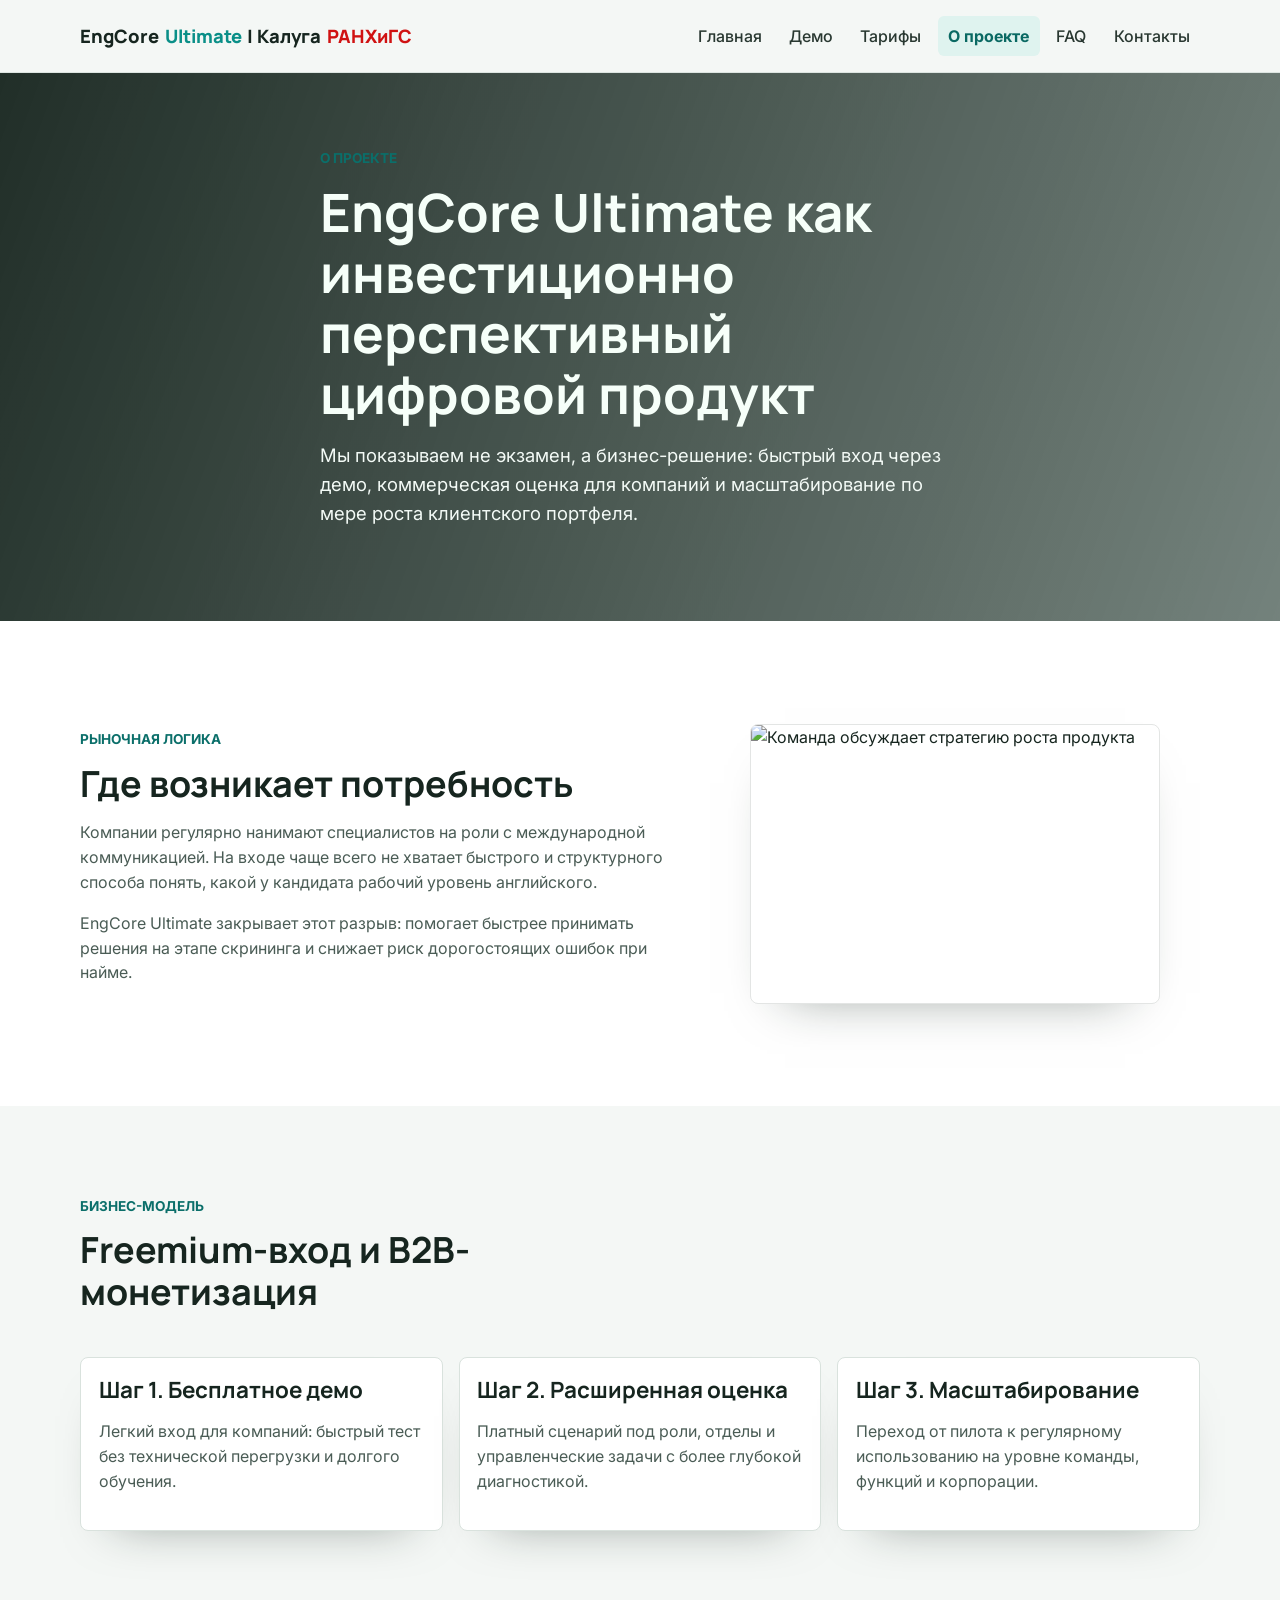
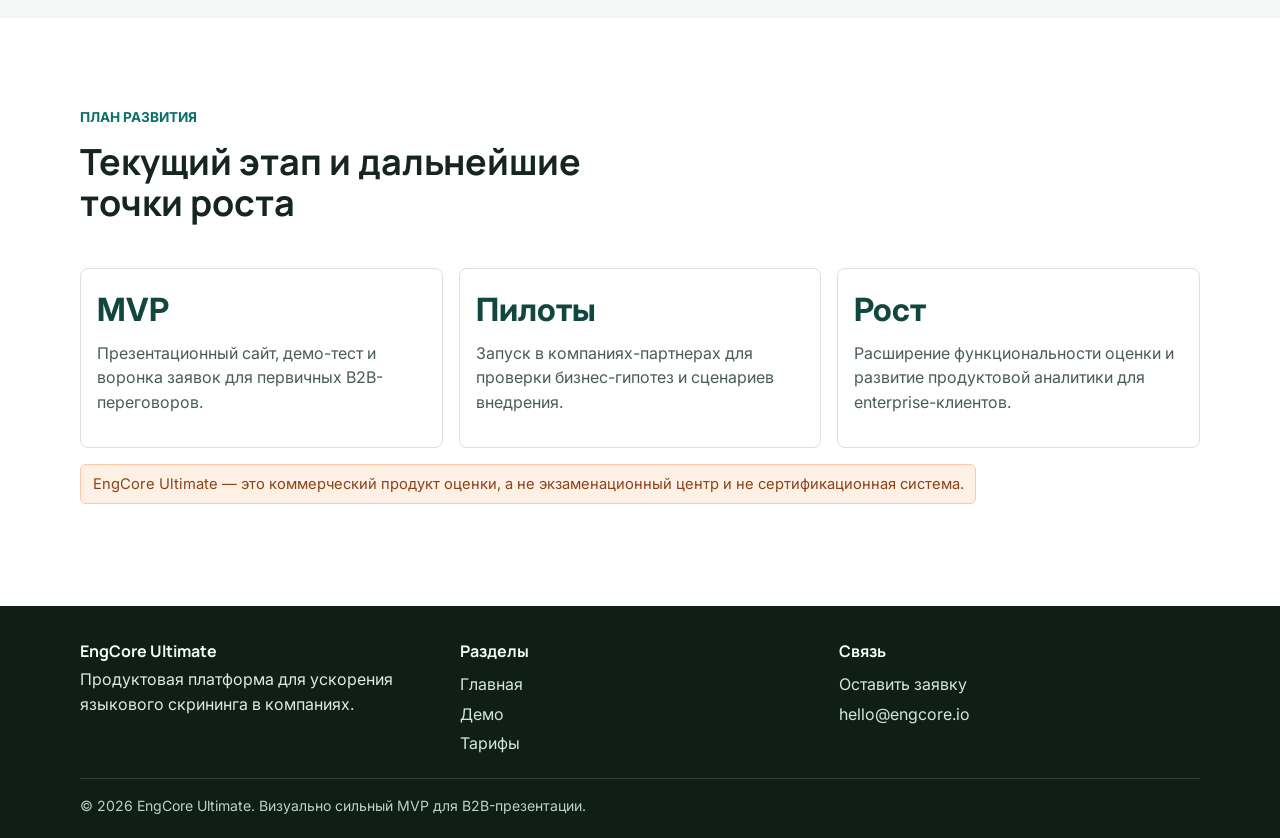
==== about.html @ 801c6eee "Initial commit" ====
<!doctype html>
<html lang="ru">
  <head>
    <meta charset="utf-8" />
    <meta name="viewport" content="width=device-width, initial-scale=1" />
    <title>О проекте — EngCore Ultimate</title>
    <meta
      name="description"
      content="О проекте EngCore Ultimate: рыночная логика, бизнес-модель и потенциал масштабирования B2B-сервиса."
    />
    <link rel="preconnect" href="https://fonts.googleapis.com" />
    <link rel="preconnect" href="https://fonts.gstatic.com" crossorigin />
    <link
      href="https://fonts.googleapis.com/css2?family=Inter:wght@400;500;600;700;800&family=Manrope:wght@600;700;800&display=swap"
      rel="stylesheet"
    />
    <link rel="stylesheet" href="assets/css/styles.css" />
  </head>
  <body data-page="about">
    <header class="site-header">
      <div class="container header-inner">
        <a class="logo" href="index.html"
          >EngCore <span>Ultimate</span> | Калуга <span class="logo-ranhigs">РАНХиГС</span></a
        >
        <button class="menu-toggle" type="button" aria-expanded="false" aria-controls="primary-nav">Меню</button>
        <nav class="primary-nav" id="primary-nav">
          <a href="index.html" data-page-link="home">Главная</a>
          <a href="demo.html" data-page-link="demo">Демо</a>
          <a href="pricing.html" data-page-link="pricing">Тарифы</a>
          <a href="about.html" data-page-link="about">О проекте</a>
          <a href="faq.html" data-page-link="faq">FAQ</a>
          <a href="contacts.html" data-page-link="contacts">Контакты</a>
        </nav>
      </div>
    </header>

    <main>
      <section
        class="hero hero--short"
        style="
          --hero-image: url('https://images.unsplash.com/photo-1460925895917-afdab827c52f?fm=webp&auto=format&fit=crop&w=1800&q=80');
        "
      >
        <div class="container hero__content" data-reveal>
          <span class="eyebrow">О проекте</span>
          <h1>EngCore Ultimate как инвестиционно перспективный цифровой продукт</h1>
          <p class="lead">
            Мы показываем не экзамен, а бизнес-решение: быстрый вход через демо, коммерческая оценка для компаний и
            масштабирование по мере роста клиентского портфеля.
          </p>
        </div>
      </section>

      <section class="section section--alt">
        <div class="container split">
          <div data-reveal>
            <span class="eyebrow">Рыночная логика</span>
            <h2>Где возникает потребность</h2>
            <p class="text-muted">
              Компании регулярно нанимают специалистов на роли с международной коммуникацией. На входе чаще всего
              не хватает быстрого и структурного способа понять, какой у кандидата рабочий уровень английского.
            </p>
            <p class="text-muted">
              EngCore Ultimate закрывает этот разрыв: помогает быстрее принимать решения на этапе скрининга и снижает
              риск дорогостоящих ошибок при найме.
            </p>
          </div>
          <figure class="media" data-reveal>
            <img
              src="https://images.unsplash.com/photo-1517048676732-d65bc937f952?fm=webp&auto=format&fit=crop&w=1280&q=80"
              alt="Команда обсуждает стратегию роста продукта"
              loading="lazy"
              decoding="async"
            />
          </figure>
        </div>
      </section>

      <section class="section">
        <div class="container">
          <div class="section-head" data-reveal>
            <span class="eyebrow">Бизнес-модель</span>
            <h2 class="section-title">Freemium-вход и B2B-монетизация</h2>
          </div>
          <div class="grid grid-3">
            <article class="feature" data-reveal>
              <h3>Шаг 1. Бесплатное демо</h3>
              <p class="text-muted">Легкий вход для компаний: быстрый тест без технической перегрузки и долгого обучения.</p>
            </article>
            <article class="feature" data-reveal>
              <h3>Шаг 2. Расширенная оценка</h3>
              <p class="text-muted">Платный сценарий под роли, отделы и управленческие задачи с более глубокой диагностикой.</p>
            </article>
            <article class="feature" data-reveal>
              <h3>Шаг 3. Масштабирование</h3>
              <p class="text-muted">Переход от пилота к регулярному использованию на уровне команды, функций и корпорации.</p>
            </article>
          </div>
        </div>
      </section>

      <section class="section section--alt">
        <div class="container">
          <div class="section-head" data-reveal>
            <span class="eyebrow">План развития</span>
            <h2 class="section-title">Текущий этап и дальнейшие точки роста</h2>
          </div>
          <div class="grid grid-3">
            <article class="kpi" data-reveal>
              <strong>MVP</strong>
              <p class="text-muted">Презентационный сайт, демо-тест и воронка заявок для первичных B2B-переговоров.</p>
            </article>
            <article class="kpi" data-reveal>
              <strong>Пилоты</strong>
              <p class="text-muted">Запуск в компаниях-партнерах для проверки бизнес-гипотез и сценариев внедрения.</p>
            </article>
            <article class="kpi" data-reveal>
              <strong>Рост</strong>
              <p class="text-muted">Расширение функциональности оценки и развитие продуктовой аналитики для enterprise-клиентов.</p>
            </article>
          </div>
          <p class="badge-disclaimer" style="margin-top: 1rem">
            EngCore Ultimate — это коммерческий продукт оценки, а не экзаменационный центр и не сертификационная система.
          </p>
        </div>
      </section>
    </main>

    <footer class="site-footer">
      <div class="container footer-grid">
        <div>
          <h4>EngCore Ultimate</h4>
          <p>Продуктовая платформа для ускорения языкового скрининга в компаниях.</p>
        </div>
        <div>
          <h4>Разделы</h4>
          <a href="index.html">Главная</a><br />
          <a href="demo.html">Демо</a><br />
          <a href="pricing.html">Тарифы</a>
        </div>
        <div>
          <h4>Связь</h4>
          <a href="contacts.html#lead">Оставить заявку</a><br />
          <a href="mailto:hello@engcore.io">hello@engcore.io</a>
        </div>
      </div>
      <div class="container footer-bottom">
        © <span data-current-year></span> EngCore Ultimate. Визуально сильный MVP для B2B-презентации.
      </div>
    </footer>

    <script src="assets/js/main.js"></script>
  </body>
</html>
---- assets/css/styles.css ----
:root {
  --bg-main: #f4f7f5;
  --bg-alt: #ffffff;
  --bg-strong: #132019;
  --text-main: #16251f;
  --text-muted: #4a5c55;
  --line: #d9e2dd;
  --teal: #0a8f88;
  --teal-dark: #0b6f6a;
  --orange: #e86827;
  --orange-soft: #fff0e6;
  --green: #228a47;
  --green-soft: #eaf7ef;
  --radius: 8px;
  --shadow: 0 24px 50px -35px rgba(20, 38, 28, 0.5);
  --container: min(1120px, 92vw);
  --transition: 220ms ease;
}

*,
*::before,
*::after {
  box-sizing: border-box;
}

html {
  scroll-behavior: smooth;
}

body {
  margin: 0;
  font-family: "Inter", "Segoe UI", sans-serif;
  color: var(--text-main);
  background: var(--bg-main);
  line-height: 1.55;
}

img {
  display: block;
  max-width: 100%;
  height: auto;
}

a {
  color: inherit;
  text-decoration: none;
}

p {
  margin: 0 0 1rem;
}

h1,
h2,
h3,
h4 {
  margin: 0 0 1rem;
  font-family: "Manrope", "Inter", sans-serif;
  line-height: 1.15;
  letter-spacing: 0;
}

h1 {
  font-size: 3.3rem;
}

h2 {
  font-size: 2.25rem;
}

h3 {
  font-size: 1.4rem;
}

.container {
  width: var(--container);
  margin-inline: auto;
}

.eyebrow {
  display: inline-block;
  margin-bottom: 0.8rem;
  color: var(--teal-dark);
  font-size: 0.85rem;
  font-weight: 700;
  text-transform: uppercase;
}

.lead {
  font-size: 1.16rem;
  max-width: 60ch;
  color: #f3faf6;
}

.text-muted {
  color: var(--text-muted);
}

.site-header {
  position: sticky;
  top: 0;
  z-index: 25;
  backdrop-filter: blur(10px);
  background: rgba(244, 247, 245, 0.93);
  border-bottom: 1px solid rgba(217, 226, 221, 0.85);
}

.header-inner {
  min-height: 72px;
  display: flex;
  align-items: center;
  justify-content: space-between;
  gap: 1rem;
}

.logo {
  display: inline-flex;
  align-items: baseline;
  gap: 0.35rem;
  font-family: "Manrope", "Inter", sans-serif;
  font-weight: 800;
  font-size: 1.15rem;
}

.logo span {
  color: var(--teal);
}

.logo span.logo-ranhigs {
  color: #d01212;
  font-weight: 900;
}

.menu-toggle {
  display: none;
  padding: 0.45rem 0.8rem;
  border: 1px solid var(--line);
  border-radius: 6px;
  background: var(--bg-alt);
  color: var(--text-main);
  font-weight: 600;
  cursor: pointer;
}

.primary-nav {
  display: flex;
  align-items: center;
  gap: 0.4rem;
}

.primary-nav a {
  padding: 0.45rem 0.65rem;
  border-radius: 6px;
  color: #293831;
  font-weight: 500;
  transition: background var(--transition), color var(--transition);
}

.primary-nav a:hover,
.primary-nav a:focus-visible {
  background: #ebf2ee;
  color: #102018;
}

.primary-nav a.is-active {
  background: #dff3ef;
  color: #0a6963;
  font-weight: 700;
}

.btn {
  display: inline-flex;
  align-items: center;
  justify-content: center;
  gap: 0.45rem;
  padding: 0.78rem 1.25rem;
  border-radius: var(--radius);
  border: 1px solid transparent;
  font-weight: 700;
  transition: transform var(--transition), box-shadow var(--transition), background var(--transition),
    color var(--transition), border-color var(--transition);
  cursor: pointer;
}

.btn:focus-visible {
  outline: 3px solid #ffd3b8;
  outline-offset: 2px;
}

.btn-primary {
  background: var(--orange);
  color: #fff;
  box-shadow: 0 14px 28px -18px rgba(232, 104, 39, 0.7);
}

.btn-primary:hover {
  background: #d75f21;
  transform: translateY(-1px);
}

.btn-secondary {
  background: #e3f3ef;
  color: #15574f;
  border-color: #b9dbd3;
}

.btn-secondary:hover {
  background: #d6ece6;
  transform: translateY(-1px);
}

.btn-ghost {
  background: transparent;
  border-color: #accdc5;
  color: #194b43;
}

.btn-ghost:hover {
  background: #e6f3ef;
}

.hero {
  color: #f6fff9;
  min-height: 78vh;
  display: flex;
  align-items: flex-end;
  padding: clamp(3.5rem, 8vh, 5.5rem) 0;
  background-image: linear-gradient(110deg, rgba(10, 25, 18, 0.9), rgba(15, 38, 29, 0.56)),
    var(--hero-image);
  background-size: cover;
  background-position: center;
}

.hero--short {
  min-height: 56vh;
}

.hero__content {
  max-width: 64ch;
}

.hero h1 {
  margin-bottom: 1.05rem;
}

.hero p {
  margin-bottom: 1.35rem;
  max-width: 60ch;
}

.hero-actions {
  display: flex;
  flex-wrap: wrap;
  gap: 0.7rem;
}

.hero-note {
  margin-top: 1rem;
  display: inline-flex;
  align-items: center;
  padding: 0.45rem 0.7rem;
  border: 1px solid rgba(255, 255, 255, 0.24);
  border-radius: 6px;
  font-size: 0.9rem;
  color: #def2e8;
}

.section {
  padding: clamp(3rem, 7vw, 5.4rem) 0;
}

.section--alt {
  background: var(--bg-alt);
}

.section-title {
  max-width: 22ch;
}

.section-head {
  margin-bottom: clamp(1.8rem, 4vw, 2.8rem);
}

.grid {
  display: grid;
  gap: 1rem;
}

.grid-3 {
  grid-template-columns: repeat(3, minmax(0, 1fr));
}

.grid-2 {
  grid-template-columns: repeat(2, minmax(0, 1fr));
}

.feature {
  background: var(--bg-alt);
  border: 1px solid var(--line);
  border-radius: var(--radius);
  padding: 1.2rem 1.1rem 1.3rem;
  box-shadow: var(--shadow);
  transition: transform var(--transition), border-color var(--transition);
}

.feature:hover {
  transform: translateY(-2px);
  border-color: #c1d4cd;
}

.feature-icon {
  width: 2.2rem;
  height: 2.2rem;
  border-radius: 6px;
  display: inline-flex;
  align-items: center;
  justify-content: center;
  margin-bottom: 0.7rem;
  font-weight: 800;
  font-size: 0.95rem;
}

.feature-icon--teal {
  color: #0f6d66;
  background: #d8f1ed;
}

.feature-icon--orange {
  color: #a34718;
  background: #ffe5d5;
}

.feature-icon--green {
  color: #1f703e;
  background: #ddf2e4;
}

.split {
  display: grid;
  gap: clamp(1.2rem, 3vw, 2rem);
  grid-template-columns: 1.1fr 0.9fr;
  align-items: center;
}

.split--reverse {
  grid-template-columns: 0.9fr 1.1fr;
}

.media {
  border-radius: var(--radius);
  overflow: hidden;
  min-height: 280px;
  border: 1px solid rgba(26, 41, 32, 0.12);
  box-shadow: var(--shadow);
}

.media img {
  width: 100%;
  height: 100%;
  object-fit: cover;
}

.kpis {
  display: grid;
  grid-template-columns: repeat(3, minmax(0, 1fr));
  gap: 1rem;
}

.kpi {
  background: #fff;
  border: 1px solid var(--line);
  border-radius: 8px;
  padding: 1rem;
}

.kpi strong {
  display: block;
  margin-bottom: 0.35rem;
  font-size: 2rem;
  color: #12473f;
}

.badge-disclaimer {
  display: inline-flex;
  align-items: center;
  padding: 0.48rem 0.72rem;
  border-radius: 6px;
  border: 1px solid #ffc8a6;
  background: var(--orange-soft);
  color: #8b4318;
  font-size: 0.92rem;
}

.cta-band {
  background: var(--bg-strong);
  color: #eaf8f1;
}

.cta-band .section-title,
.cta-band p {
  color: #eaf8f1;
}

.cta-band .badge-disclaimer {
  background: rgba(255, 240, 230, 0.14);
  border-color: rgba(255, 200, 166, 0.6);
  color: #ffd6be;
}

.pricing-grid {
  display: grid;
  gap: 1rem;
  grid-template-columns: repeat(3, minmax(0, 1fr));
}

.pricing-card {
  background: #fff;
  border: 1px solid #dbe5df;
  border-radius: 8px;
  padding: 1.2rem 1.05rem;
  display: flex;
  flex-direction: column;
  gap: 0.8rem;
}

.pricing-card h3 {
  margin-bottom: 0;
}

.pricing-card ul {
  margin: 0;
  padding-left: 1.1rem;
  color: var(--text-muted);
}

.pricing-card li + li {
  margin-top: 0.45rem;
}

.pricing-card--recommended {
  border-color: #7ec6b7;
  background: #f4fffb;
  box-shadow: 0 26px 46px -34px rgba(12, 73, 62, 0.6);
  position: relative;
}

.pricing-mark {
  position: absolute;
  top: 0.8rem;
  right: 0.8rem;
  font-size: 0.74rem;
  font-weight: 700;
  text-transform: uppercase;
  color: #0f695f;
  background: #d3f1ea;
  border-radius: 5px;
  padding: 0.24rem 0.5rem;
}

.faq-list {
  display: grid;
  gap: 0.75rem;
}

.faq-item {
  border-radius: 8px;
  border: 1px solid var(--line);
  background: #fff;
  padding: 0.2rem 0.9rem;
}

.faq-item summary {
  list-style: none;
  cursor: pointer;
  font-weight: 700;
  padding: 0.9rem 0;
}

.faq-item summary::-webkit-details-marker {
  display: none;
}

.faq-item[open] {
  border-color: #b9d4cc;
}

.faq-item p {
  margin-top: 0;
  color: var(--text-muted);
}

.contact-wrap {
  display: grid;
  gap: 1rem;
  grid-template-columns: 1fr 1fr;
}

.contact-meta {
  border: 1px solid var(--line);
  border-radius: 8px;
  background: #fff;
  padding: 1.1rem;
}

.contact-meta h3 {
  margin-bottom: 0.6rem;
}

.contact-meta p + p {
  margin-top: 0.7rem;
}

.lead-form {
  border: 1px solid var(--line);
  border-radius: 8px;
  background: #fff;
  padding: 1.1rem;
}

.form-grid {
  display: grid;
  gap: 0.85rem;
}

.form-grid--two {
  grid-template-columns: 1fr 1fr;
}

label {
  display: grid;
  gap: 0.35rem;
  font-size: 0.95rem;
  color: #33473f;
}

input,
textarea,
select {
  width: 100%;
  border: 1px solid #c6d7d1;
  border-radius: 6px;
  padding: 0.62rem 0.68rem;
  font: inherit;
  color: inherit;
  background: #fff;
}

textarea {
  min-height: 120px;
  resize: vertical;
}

input:focus-visible,
textarea:focus-visible,
select:focus-visible {
  outline: 3px solid #ffd7bd;
  outline-offset: 1px;
}

.form-note {
  margin-top: 0.8rem;
  font-size: 0.88rem;
  color: var(--text-muted);
}

.form-status {
  margin-top: 0.75rem;
  font-size: 0.92rem;
  color: #0a5c4f;
}

.demo-layout {
  display: grid;
  gap: 1rem;
  grid-template-columns: 1fr 1fr;
}

.demo-shell {
  border: 1px solid #c9dad3;
  border-radius: 8px;
  background: #fff;
  padding: 1.1rem;
  box-shadow: var(--shadow);
}

.demo-progress {
  width: 100%;
  height: 10px;
  border-radius: 6px;
  background: #e8efeb;
  overflow: hidden;
}

.demo-progress span {
  display: block;
  width: 0;
  height: 100%;
  background: linear-gradient(90deg, #0c958d, #1ca769);
  transition: width var(--transition);
}

.demo-step {
  margin-top: 0.7rem;
  margin-bottom: 0.4rem;
  color: #41554d;
  font-size: 0.92rem;
}

.demo-question {
  margin-bottom: 1rem;
}

.demo-options {
  display: grid;
  gap: 0.6rem;
}

.demo-option {
  text-align: left;
  padding: 0.7rem 0.8rem;
  border: 1px solid #c6d6cf;
  border-radius: 7px;
  background: #fff;
  color: #274038;
  font: inherit;
  cursor: pointer;
  transition: background var(--transition), border-color var(--transition), transform var(--transition);
}

.demo-option:hover {
  border-color: #9ec0b6;
  background: #f2fbf8;
  transform: translateY(-1px);
}

.demo-option.is-selected {
  border-color: #6ab8a4;
  background: #dff4ed;
  color: #11443c;
  font-weight: 600;
}

.demo-controls {
  margin-top: 1rem;
  display: flex;
  justify-content: space-between;
  gap: 0.6rem;
}

.demo-result {
  margin-top: 1rem;
  border: 1px solid #b8d5cc;
  border-radius: 8px;
  background: #effaf5;
  padding: 1rem;
}

.demo-score {
  font-size: 1.8rem;
  font-family: "Manrope", "Inter", sans-serif;
  font-weight: 800;
  margin-bottom: 0.3rem;
  color: #0f5a4d;
}

.demo-result-actions {
  margin-top: 0.8rem;
  display: flex;
  gap: 0.65rem;
  flex-wrap: wrap;
}

.demo-image {
  border-radius: 8px;
  overflow: hidden;
  border: 1px solid rgba(26, 41, 32, 0.12);
}

.demo-image img {
  width: 100%;
  height: 100%;
  object-fit: cover;
}

.site-footer {
  background: #0f1e17;
  color: #dceae3;
  padding-top: 2.2rem;
}

.footer-grid {
  display: grid;
  gap: 1.2rem;
  grid-template-columns: repeat(3, minmax(0, 1fr));
}

.footer-grid h4 {
  margin-bottom: 0.45rem;
  font-size: 1rem;
  color: #f3fff8;
}

.footer-grid a {
  display: inline-flex;
  margin-top: 0.3rem;
  color: #d3e8dc;
}

.footer-grid a:hover {
  color: #ffffff;
}

.footer-bottom {
  border-top: 1px solid rgba(223, 237, 229, 0.15);
  margin-top: 1.4rem;
  padding: 1rem 0 1.3rem;
  font-size: 0.88rem;
  color: #bbd3c7;
}

[data-reveal] {
  opacity: 0;
  transform: translateY(24px);
  transition: opacity 460ms ease, transform 460ms ease;
}

[data-reveal].is-visible {
  opacity: 1;
  transform: translateY(0);
}

@media (max-width: 980px) {
  .grid-3,
  .pricing-grid,
  .kpis {
    grid-template-columns: repeat(2, minmax(0, 1fr));
  }

  .split,
  .split--reverse,
  .contact-wrap,
  .demo-layout,
  .footer-grid {
    grid-template-columns: 1fr;
  }
}

@media (max-width: 880px) {
  .menu-toggle {
    display: inline-flex;
  }

  .primary-nav {
    position: absolute;
    top: 71px;
    right: 4vw;
    width: min(300px, 84vw);
    display: none;
    flex-direction: column;
    align-items: stretch;
    gap: 0.1rem;
    padding: 0.55rem;
    background: #fff;
    border-radius: 8px;
    border: 1px solid #d7e3dd;
    box-shadow: var(--shadow);
  }

  .primary-nav.is-open {
    display: flex;
  }

  .primary-nav a {
    padding: 0.62rem 0.7rem;
  }
}

@media (max-width: 760px) {
  h1 {
    font-size: 2.3rem;
  }

  h2 {
    font-size: 1.8rem;
  }

  h3 {
    font-size: 1.28rem;
  }

  .lead {
    font-size: 1.05rem;
  }

  .hero {
    min-height: 74vh;
  }

  .hero--short {
    min-height: 52vh;
  }

  .grid-3,
  .grid-2,
  .pricing-grid,
  .kpis,
  .form-grid--two {
    grid-template-columns: 1fr;
  }

  .demo-shell,
  .lead-form,
  .contact-meta,
  .feature,
  .pricing-card,
  .kpi {
    padding: 1rem;
  }
}

@media (prefers-reduced-motion: reduce) {
  *,
  *::before,
  *::after {
    animation: none !important;
    transition: none !important;
    scroll-behavior: auto !important;
  }

  [data-reveal] {
    opacity: 1;
    transform: none;
  }
}
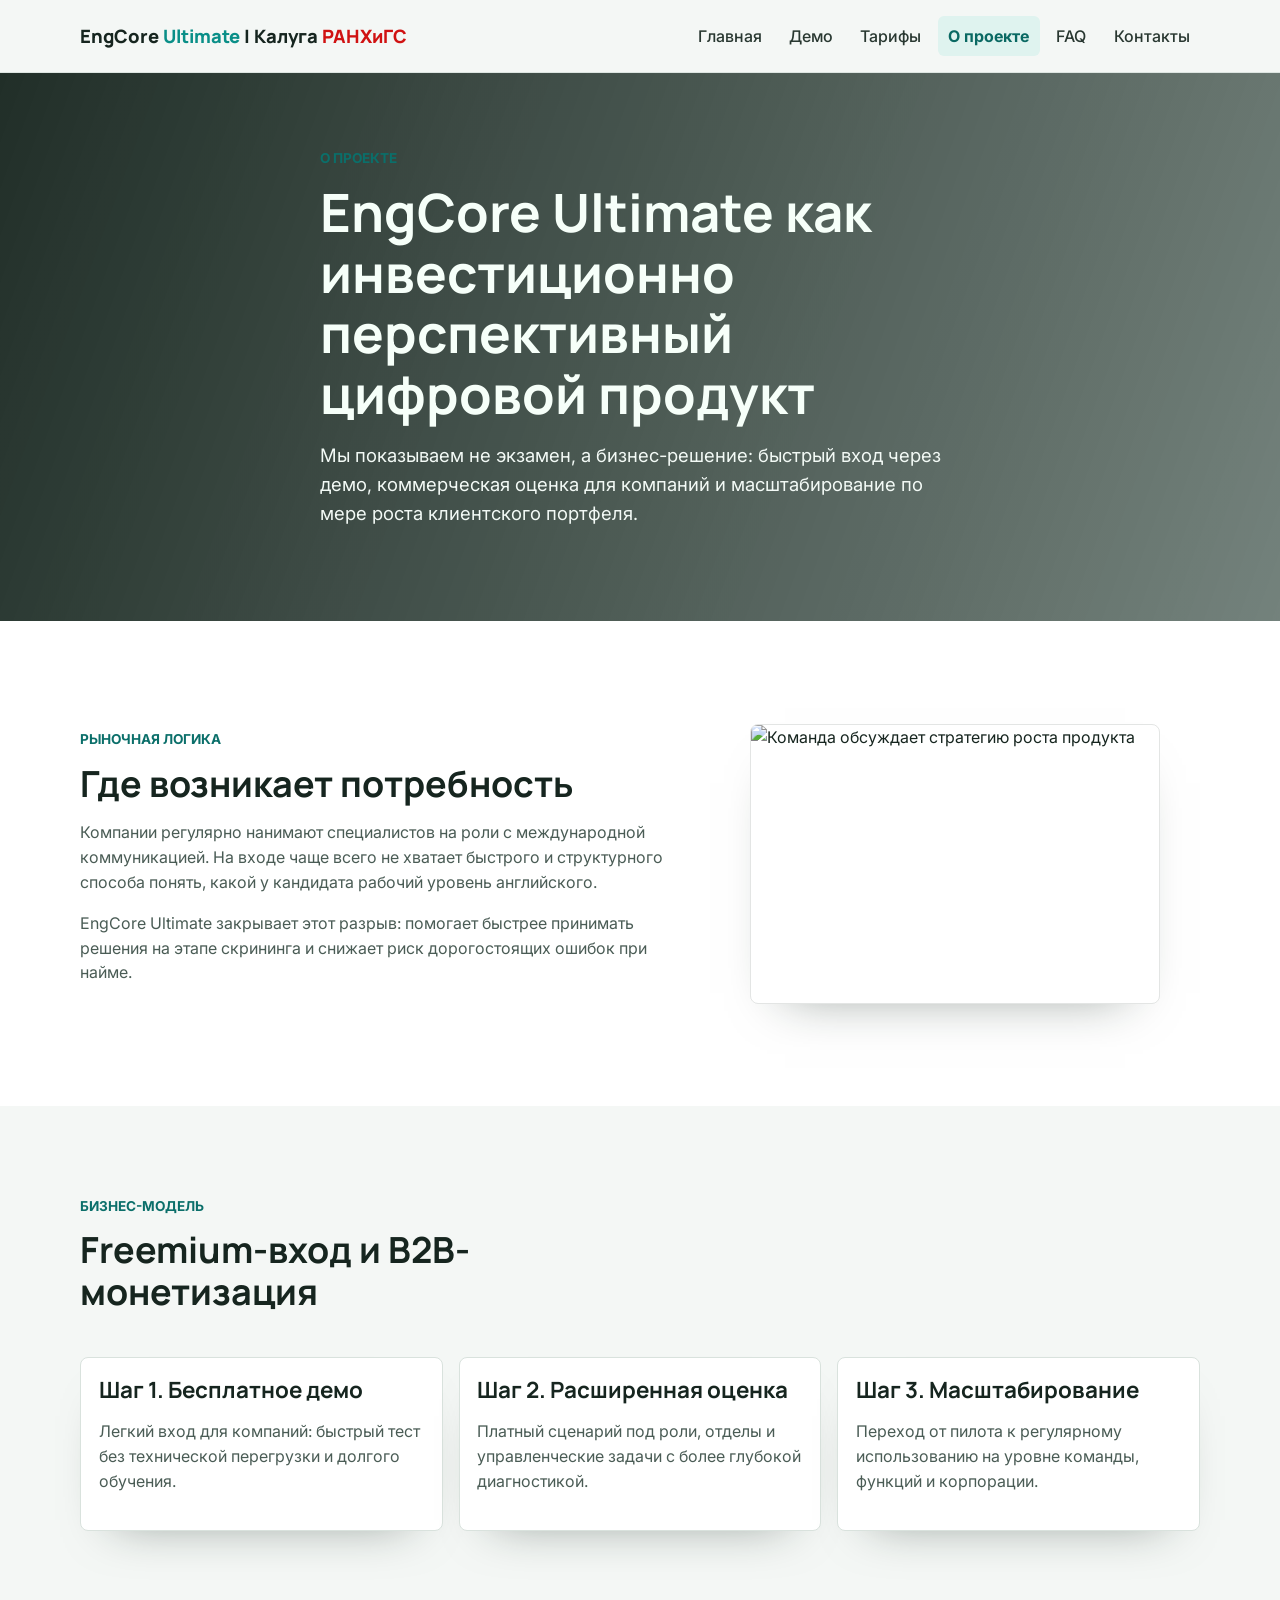
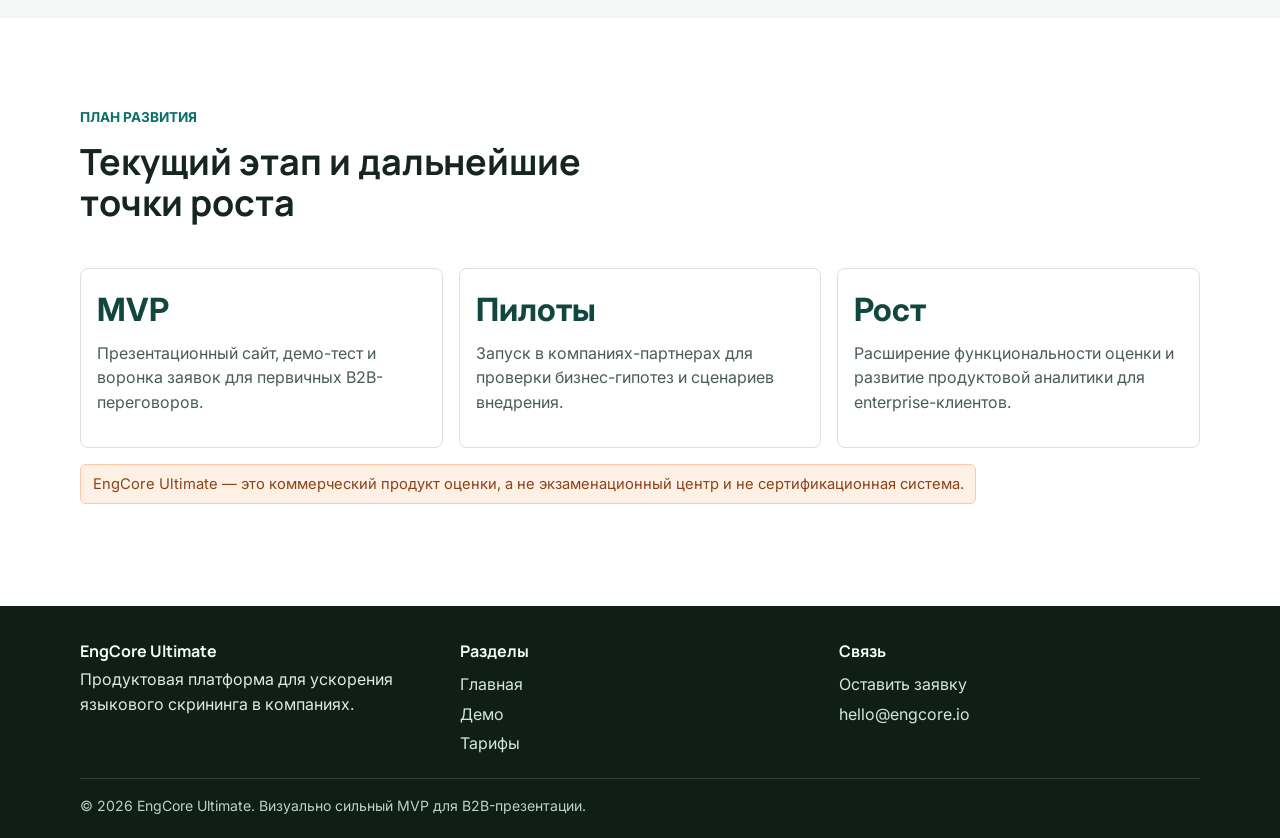
==== commit 49b5e472: "12" ====
--- a/about.html
+++ b/about.html
@@ -19,9 +19,13 @@
   <body data-page="about">
     <header class="site-header">
       <div class="container header-inner">
-        <a class="logo" href="index.html"
-          >EngCore <span>Ultimate</span> | Калуга <span class="logo-ranhigs">РАНХиГС</span></a
-        >
+        <a class="logo" href="index.html">
+          <span class="logo-full">
+            EngCore <span class="logo-ultimate">Ultimate</span> | Калуга
+            <span class="logo-ranhigs">РАНХиГС</span>
+          </span>
+          <span class="logo-mobile">EngCore | <span class="logo-ranhigs">РАНХиГС</span></span>
+        </a>
         <button class="menu-toggle" type="button" aria-expanded="false" aria-controls="primary-nav">Меню</button>
         <nav class="primary-nav" id="primary-nav">
           <a href="index.html" data-page-link="home">Главная</a>
--- a/assets/css/styles.css
+++ b/assets/css/styles.css
@@ -33,6 +33,7 @@
   color: var(--text-main);
   background: var(--bg-main);
   line-height: 1.55;
+  overflow-x: hidden;
 }
 
 img {
@@ -111,23 +112,36 @@
   align-items: center;
   justify-content: space-between;
   gap: 1rem;
+  position: relative;
 }
 
 .logo {
   display: inline-flex;
-  align-items: baseline;
+  align-items: center;
   gap: 0.35rem;
   font-family: "Manrope", "Inter", sans-serif;
   font-weight: 800;
   font-size: 1.15rem;
-}
-
-.logo span {
+  line-height: 1.2;
+  min-width: 0;
+  max-width: 100%;
+}
+
+.logo-full,
+.logo-mobile {
+  display: inline;
+}
+
+.logo-mobile {
+  display: none;
+}
+
+.logo .logo-ultimate {
   color: var(--teal);
 }
 
 .logo span.logo-ranhigs {
-  color: #d01212;
+  color: #d01212 !important;
   font-weight: 900;
 }
 
@@ -140,6 +154,9 @@
   color: var(--text-main);
   font-weight: 600;
   cursor: pointer;
+  min-height: 44px;
+  min-width: 88px;
+  flex-shrink: 0;
 }
 
 .primary-nav {
@@ -180,6 +197,9 @@
   transition: transform var(--transition), box-shadow var(--transition), background var(--transition),
     color var(--transition), border-color var(--transition);
   cursor: pointer;
+  text-align: center;
+  line-height: 1.2;
+  white-space: normal;
 }
 
 .btn:focus-visible {
@@ -263,6 +283,7 @@
   border-radius: 6px;
   font-size: 0.9rem;
   color: #def2e8;
+  max-width: 100%;
 }
 
 .section {
@@ -746,15 +767,35 @@
 }
 
 @media (max-width: 880px) {
+  .header-inner {
+    min-height: 68px;
+    gap: 0.5rem;
+  }
+
+  .logo {
+    font-size: 1rem;
+    max-width: calc(100% - 120px);
+  }
+
+  .logo-full {
+    display: none;
+  }
+
+  .logo-mobile {
+    display: inline;
+  }
+
   .menu-toggle {
     display: inline-flex;
+    align-items: center;
+    justify-content: center;
   }
 
   .primary-nav {
     position: absolute;
-    top: 71px;
-    right: 4vw;
-    width: min(300px, 84vw);
+    top: calc(100% + 8px);
+    left: 0;
+    right: 0;
     display: none;
     flex-direction: column;
     align-items: stretch;
@@ -764,6 +805,10 @@
     border-radius: 8px;
     border: 1px solid #d7e3dd;
     box-shadow: var(--shadow);
+    max-height: min(70vh, 420px);
+    overflow-y: auto;
+    overscroll-behavior: contain;
+    z-index: 40;
   }
 
   .primary-nav.is-open {
@@ -771,7 +816,10 @@
   }
 
   .primary-nav a {
-    padding: 0.62rem 0.7rem;
+    min-height: 44px;
+    display: flex;
+    align-items: center;
+    padding: 0.62rem 0.72rem;
   }
 }
 
@@ -792,12 +840,33 @@
     font-size: 1.05rem;
   }
 
+  .section {
+    padding: 2.4rem 0;
+  }
+
+  .section-head {
+    margin-bottom: 1.45rem;
+  }
+
   .hero {
-    min-height: 74vh;
+    min-height: 67vh;
+    padding: 2.8rem 0;
   }
 
   .hero--short {
-    min-height: 52vh;
+    min-height: 46vh;
+  }
+
+  .hero-actions,
+  .demo-result-actions {
+    display: grid;
+    grid-template-columns: 1fr;
+    gap: 0.6rem;
+  }
+
+  .hero-actions .btn,
+  .demo-result-actions .btn {
+    width: 100%;
   }
 
   .grid-3,
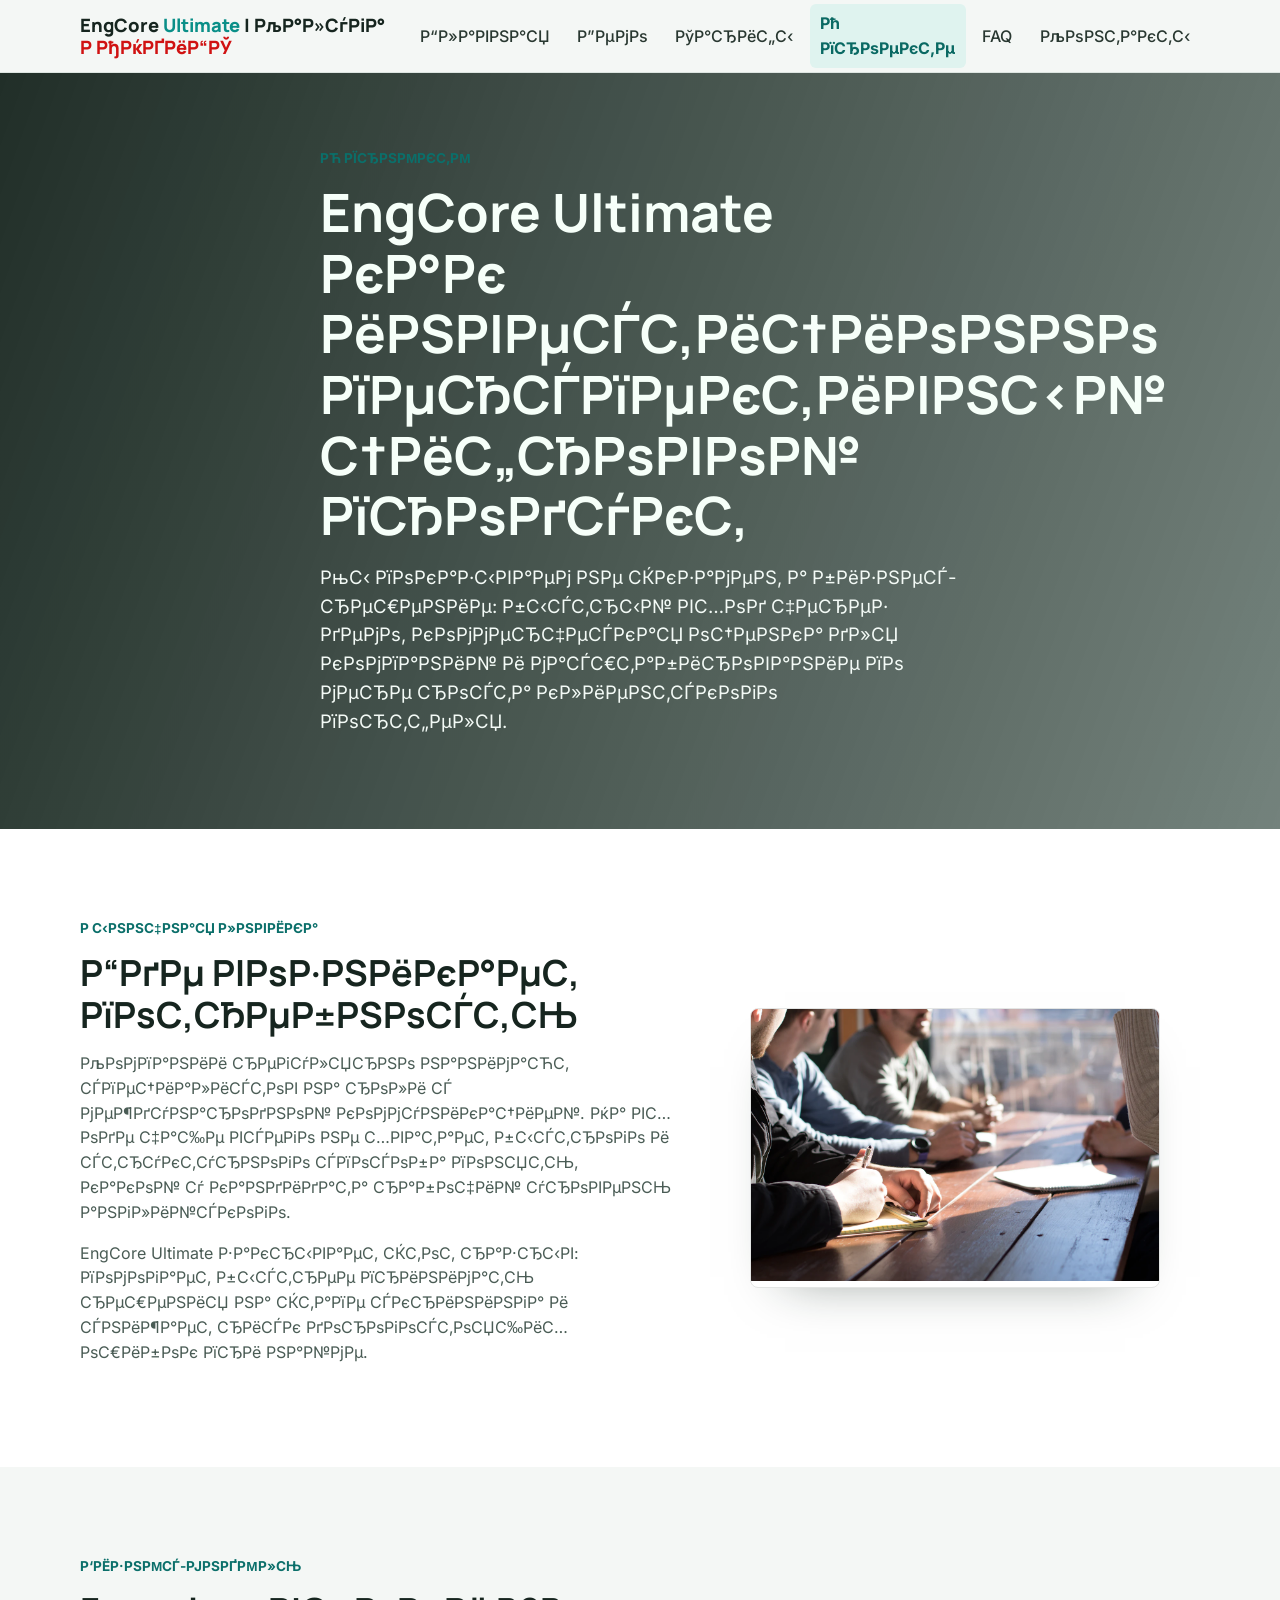
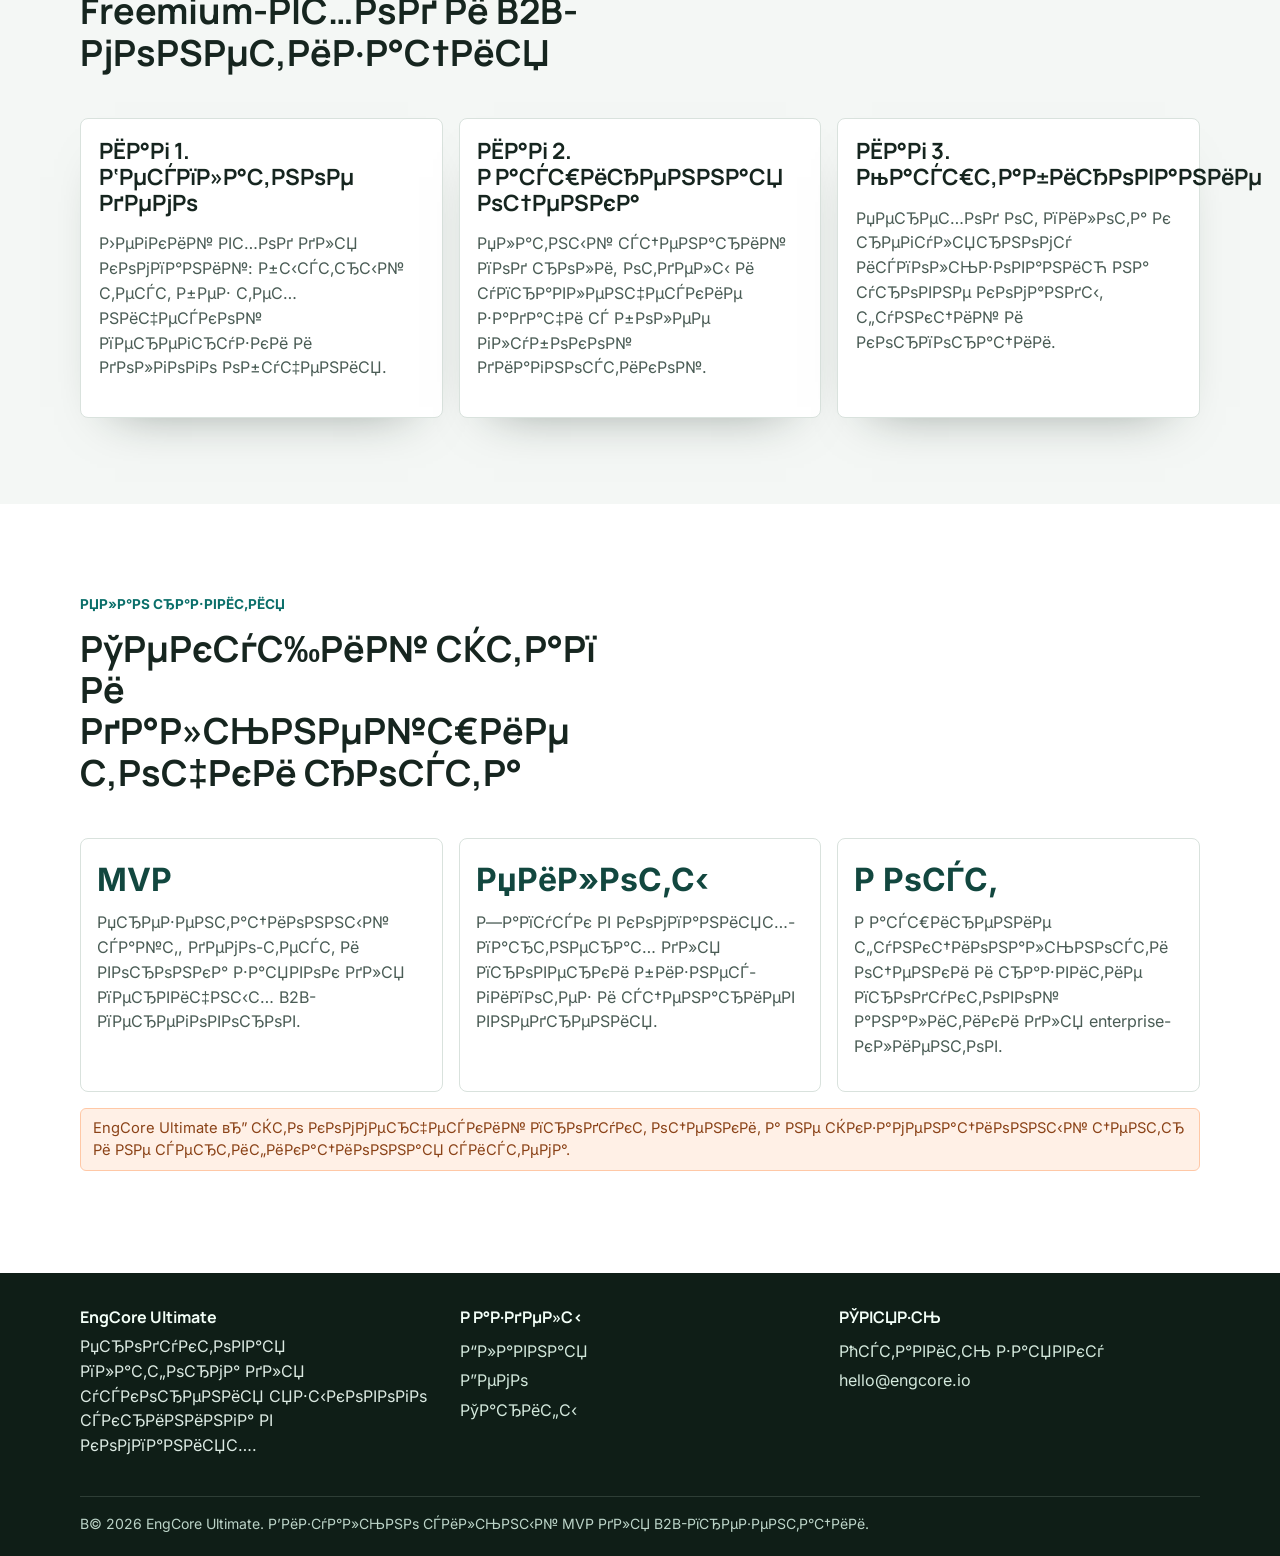
==== commit 2da3c55c: "123" ====
--- a/about.html
+++ b/about.html
@@ -1,39 +1,33 @@
-<!doctype html>
+﻿<!doctype html>
 <html lang="ru">
   <head>
     <meta charset="utf-8" />
     <meta name="viewport" content="width=device-width, initial-scale=1" />
-    <title>О проекте — EngCore Ultimate</title>
+    <title>Рћ РїСЂРѕРµРєС‚Рµ вЂ” EngCore Ultimate</title>
     <meta
       name="description"
-      content="О проекте EngCore Ultimate: рыночная логика, бизнес-модель и потенциал масштабирования B2B-сервиса."
+      content="Рћ РїСЂРѕРµРєС‚Рµ EngCore Ultimate: СЂС‹РЅРѕС‡РЅР°СЏ Р»РѕРіРёРєР°, Р±РёР·РЅРµСЃ-РјРѕРґРµР»СЊ Рё РїРѕС‚РµРЅС†РёР°Р» РјР°СЃС€С‚Р°Р±РёСЂРѕРІР°РЅРёСЏ B2B-СЃРµСЂРІРёСЃР°."
     />
-    <link rel="preconnect" href="https://fonts.googleapis.com" />
-    <link rel="preconnect" href="https://fonts.gstatic.com" crossorigin />
-    <link
-      href="https://fonts.googleapis.com/css2?family=Inter:wght@400;500;600;700;800&family=Manrope:wght@600;700;800&display=swap"
-      rel="stylesheet"
-    />
-    <link rel="stylesheet" href="assets/css/styles.css" />
+    <link rel="stylesheet" href="assets/css/styles.css?v=20260410d" />
   </head>
   <body data-page="about">
     <header class="site-header">
       <div class="container header-inner">
         <a class="logo" href="index.html">
           <span class="logo-full">
-            EngCore <span class="logo-ultimate">Ultimate</span> | Калуга
-            <span class="logo-ranhigs">РАНХиГС</span>
+            EngCore <span class="logo-ultimate">Ultimate</span> | РљР°Р»СѓРіР°
+            <span class="logo-ranhigs">Р РђРќРҐРёР“РЎ</span>
           </span>
-          <span class="logo-mobile">EngCore | <span class="logo-ranhigs">РАНХиГС</span></span>
+          <span class="logo-mobile">EngCore | <span class="logo-ranhigs">Р РђРќРҐРёР“РЎ</span></span>
         </a>
-        <button class="menu-toggle" type="button" aria-expanded="false" aria-controls="primary-nav">Меню</button>
+        <button class="menu-toggle" type="button" aria-expanded="false" aria-controls="primary-nav">РњРµРЅСЋ</button>
         <nav class="primary-nav" id="primary-nav">
-          <a href="index.html" data-page-link="home">Главная</a>
-          <a href="demo.html" data-page-link="demo">Демо</a>
-          <a href="pricing.html" data-page-link="pricing">Тарифы</a>
-          <a href="about.html" data-page-link="about">О проекте</a>
+          <a href="index.html" data-page-link="home">Р“Р»Р°РІРЅР°СЏ</a>
+          <a href="demo.html" data-page-link="demo">Р”РµРјРѕ</a>
+          <a href="pricing.html" data-page-link="pricing">РўР°СЂРёС„С‹</a>
+          <a href="about.html" data-page-link="about">Рћ РїСЂРѕРµРєС‚Рµ</a>
           <a href="faq.html" data-page-link="faq">FAQ</a>
-          <a href="contacts.html" data-page-link="contacts">Контакты</a>
+          <a href="contacts.html" data-page-link="contacts">РљРѕРЅС‚Р°РєС‚С‹</a>
         </nav>
       </div>
     </header>
@@ -42,15 +36,15 @@
       <section
         class="hero hero--short"
         style="
-          --hero-image: url('https://images.unsplash.com/photo-1460925895917-afdab827c52f?fm=webp&auto=format&fit=crop&w=1800&q=80');
+          --hero-image: url('assets/img/hero-about.webp');
         "
       >
         <div class="container hero__content" data-reveal>
-          <span class="eyebrow">О проекте</span>
-          <h1>EngCore Ultimate как инвестиционно перспективный цифровой продукт</h1>
+          <span class="eyebrow">Рћ РїСЂРѕРµРєС‚Рµ</span>
+          <h1>EngCore Ultimate РєР°Рє РёРЅРІРµСЃС‚РёС†РёРѕРЅРЅРѕ РїРµСЂСЃРїРµРєС‚РёРІРЅС‹Р№ С†РёС„СЂРѕРІРѕР№ РїСЂРѕРґСѓРєС‚</h1>
           <p class="lead">
-            Мы показываем не экзамен, а бизнес-решение: быстрый вход через демо, коммерческая оценка для компаний и
-            масштабирование по мере роста клиентского портфеля.
+            РњС‹ РїРѕРєР°Р·С‹РІР°РµРј РЅРµ СЌРєР·Р°РјРµРЅ, Р° Р±РёР·РЅРµСЃ-СЂРµС€РµРЅРёРµ: Р±С‹СЃС‚СЂС‹Р№ РІС…РѕРґ С‡РµСЂРµР· РґРµРјРѕ, РєРѕРјРјРµСЂС‡РµСЃРєР°СЏ РѕС†РµРЅРєР° РґР»СЏ РєРѕРјРїР°РЅРёР№ Рё
+            РјР°СЃС€С‚Р°Р±РёСЂРѕРІР°РЅРёРµ РїРѕ РјРµСЂРµ СЂРѕСЃС‚Р° РєР»РёРµРЅС‚СЃРєРѕРіРѕ РїРѕСЂС‚С„РµР»СЏ.
           </p>
         </div>
       </section>
@@ -58,21 +52,21 @@
       <section class="section section--alt">
         <div class="container split">
           <div data-reveal>
-            <span class="eyebrow">Рыночная логика</span>
-            <h2>Где возникает потребность</h2>
+            <span class="eyebrow">Р С‹РЅРѕС‡РЅР°СЏ Р»РѕРіРёРєР°</span>
+            <h2>Р“РґРµ РІРѕР·РЅРёРєР°РµС‚ РїРѕС‚СЂРµР±РЅРѕСЃС‚СЊ</h2>
             <p class="text-muted">
-              Компании регулярно нанимают специалистов на роли с международной коммуникацией. На входе чаще всего
-              не хватает быстрого и структурного способа понять, какой у кандидата рабочий уровень английского.
+              РљРѕРјРїР°РЅРёРё СЂРµРіСѓР»СЏСЂРЅРѕ РЅР°РЅРёРјР°СЋС‚ СЃРїРµС†РёР°Р»РёСЃС‚РѕРІ РЅР° СЂРѕР»Рё СЃ РјРµР¶РґСѓРЅР°СЂРѕРґРЅРѕР№ РєРѕРјРјСѓРЅРёРєР°С†РёРµР№. РќР° РІС…РѕРґРµ С‡Р°С‰Рµ РІСЃРµРіРѕ
+              РЅРµ С…РІР°С‚Р°РµС‚ Р±С‹СЃС‚СЂРѕРіРѕ Рё СЃС‚СЂСѓРєС‚СѓСЂРЅРѕРіРѕ СЃРїРѕСЃРѕР±Р° РїРѕРЅСЏС‚СЊ, РєР°РєРѕР№ Сѓ РєР°РЅРґРёРґР°С‚Р° СЂР°Р±РѕС‡РёР№ СѓСЂРѕРІРµРЅСЊ Р°РЅРіР»РёР№СЃРєРѕРіРѕ.
             </p>
             <p class="text-muted">
-              EngCore Ultimate закрывает этот разрыв: помогает быстрее принимать решения на этапе скрининга и снижает
-              риск дорогостоящих ошибок при найме.
+              EngCore Ultimate Р·Р°РєСЂС‹РІР°РµС‚ СЌС‚РѕС‚ СЂР°Р·СЂС‹РІ: РїРѕРјРѕРіР°РµС‚ Р±С‹СЃС‚СЂРµРµ РїСЂРёРЅРёРјР°С‚СЊ СЂРµС€РµРЅРёСЏ РЅР° СЌС‚Р°РїРµ СЃРєСЂРёРЅРёРЅРіР° Рё СЃРЅРёР¶Р°РµС‚
+              СЂРёСЃРє РґРѕСЂРѕРіРѕСЃС‚РѕСЏС‰РёС… РѕС€РёР±РѕРє РїСЂРё РЅР°Р№РјРµ.
             </p>
           </div>
           <figure class="media" data-reveal>
             <img
-              src="https://images.unsplash.com/photo-1517048676732-d65bc937f952?fm=webp&auto=format&fit=crop&w=1280&q=80"
-              alt="Команда обсуждает стратегию роста продукта"
+              src="assets/img/about-team.webp"
+              alt="РљРѕРјР°РЅРґР° РѕР±СЃСѓР¶РґР°РµС‚ СЃС‚СЂР°С‚РµРіРёСЋ СЂРѕСЃС‚Р° РїСЂРѕРґСѓРєС‚Р°"
               loading="lazy"
               decoding="async"
             />
@@ -83,21 +77,21 @@
       <section class="section">
         <div class="container">
           <div class="section-head" data-reveal>
-            <span class="eyebrow">Бизнес-модель</span>
-            <h2 class="section-title">Freemium-вход и B2B-монетизация</h2>
+            <span class="eyebrow">Р‘РёР·РЅРµСЃ-РјРѕРґРµР»СЊ</span>
+            <h2 class="section-title">Freemium-РІС…РѕРґ Рё B2B-РјРѕРЅРµС‚РёР·Р°С†РёСЏ</h2>
           </div>
           <div class="grid grid-3">
             <article class="feature" data-reveal>
-              <h3>Шаг 1. Бесплатное демо</h3>
-              <p class="text-muted">Легкий вход для компаний: быстрый тест без технической перегрузки и долгого обучения.</p>
+              <h3>РЁР°Рі 1. Р‘РµСЃРїР»Р°С‚РЅРѕРµ РґРµРјРѕ</h3>
+              <p class="text-muted">Р›РµРіРєРёР№ РІС…РѕРґ РґР»СЏ РєРѕРјРїР°РЅРёР№: Р±С‹СЃС‚СЂС‹Р№ С‚РµСЃС‚ Р±РµР· С‚РµС…РЅРёС‡РµСЃРєРѕР№ РїРµСЂРµРіСЂСѓР·РєРё Рё РґРѕР»РіРѕРіРѕ РѕР±СѓС‡РµРЅРёСЏ.</p>
             </article>
             <article class="feature" data-reveal>
-              <h3>Шаг 2. Расширенная оценка</h3>
-              <p class="text-muted">Платный сценарий под роли, отделы и управленческие задачи с более глубокой диагностикой.</p>
+              <h3>РЁР°Рі 2. Р Р°СЃС€РёСЂРµРЅРЅР°СЏ РѕС†РµРЅРєР°</h3>
+              <p class="text-muted">РџР»Р°С‚РЅС‹Р№ СЃС†РµРЅР°СЂРёР№ РїРѕРґ СЂРѕР»Рё, РѕС‚РґРµР»С‹ Рё СѓРїСЂР°РІР»РµРЅС‡РµСЃРєРёРµ Р·Р°РґР°С‡Рё СЃ Р±РѕР»РµРµ РіР»СѓР±РѕРєРѕР№ РґРёР°РіРЅРѕСЃС‚РёРєРѕР№.</p>
             </article>
             <article class="feature" data-reveal>
-              <h3>Шаг 3. Масштабирование</h3>
-              <p class="text-muted">Переход от пилота к регулярному использованию на уровне команды, функций и корпорации.</p>
+              <h3>РЁР°Рі 3. РњР°СЃС€С‚Р°Р±РёСЂРѕРІР°РЅРёРµ</h3>
+              <p class="text-muted">РџРµСЂРµС…РѕРґ РѕС‚ РїРёР»РѕС‚Р° Рє СЂРµРіСѓР»СЏСЂРЅРѕРјСѓ РёСЃРїРѕР»СЊР·РѕРІР°РЅРёСЋ РЅР° СѓСЂРѕРІРЅРµ РєРѕРјР°РЅРґС‹, С„СѓРЅРєС†РёР№ Рё РєРѕСЂРїРѕСЂР°С†РёРё.</p>
             </article>
           </div>
         </div>
@@ -106,25 +100,25 @@
       <section class="section section--alt">
         <div class="container">
           <div class="section-head" data-reveal>
-            <span class="eyebrow">План развития</span>
-            <h2 class="section-title">Текущий этап и дальнейшие точки роста</h2>
+            <span class="eyebrow">РџР»Р°РЅ СЂР°Р·РІРёС‚РёСЏ</span>
+            <h2 class="section-title">РўРµРєСѓС‰РёР№ СЌС‚Р°Рї Рё РґР°Р»СЊРЅРµР№С€РёРµ С‚РѕС‡РєРё СЂРѕСЃС‚Р°</h2>
           </div>
           <div class="grid grid-3">
             <article class="kpi" data-reveal>
               <strong>MVP</strong>
-              <p class="text-muted">Презентационный сайт, демо-тест и воронка заявок для первичных B2B-переговоров.</p>
+              <p class="text-muted">РџСЂРµР·РµРЅС‚Р°С†РёРѕРЅРЅС‹Р№ СЃР°Р№С‚, РґРµРјРѕ-С‚РµСЃС‚ Рё РІРѕСЂРѕРЅРєР° Р·Р°СЏРІРѕРє РґР»СЏ РїРµСЂРІРёС‡РЅС‹С… B2B-РїРµСЂРµРіРѕРІРѕСЂРѕРІ.</p>
             </article>
             <article class="kpi" data-reveal>
-              <strong>Пилоты</strong>
-              <p class="text-muted">Запуск в компаниях-партнерах для проверки бизнес-гипотез и сценариев внедрения.</p>
+              <strong>РџРёР»РѕС‚С‹</strong>
+              <p class="text-muted">Р—Р°РїСѓСЃРє РІ РєРѕРјРїР°РЅРёСЏС…-РїР°СЂС‚РЅРµСЂР°С… РґР»СЏ РїСЂРѕРІРµСЂРєРё Р±РёР·РЅРµСЃ-РіРёРїРѕС‚РµР· Рё СЃС†РµРЅР°СЂРёРµРІ РІРЅРµРґСЂРµРЅРёСЏ.</p>
             </article>
             <article class="kpi" data-reveal>
-              <strong>Рост</strong>
-              <p class="text-muted">Расширение функциональности оценки и развитие продуктовой аналитики для enterprise-клиентов.</p>
+              <strong>Р РѕСЃС‚</strong>
+              <p class="text-muted">Р Р°СЃС€РёСЂРµРЅРёРµ С„СѓРЅРєС†РёРѕРЅР°Р»СЊРЅРѕСЃС‚Рё РѕС†РµРЅРєРё Рё СЂР°Р·РІРёС‚РёРµ РїСЂРѕРґСѓРєС‚РѕРІРѕР№ Р°РЅР°Р»РёС‚РёРєРё РґР»СЏ enterprise-РєР»РёРµРЅС‚РѕРІ.</p>
             </article>
           </div>
           <p class="badge-disclaimer" style="margin-top: 1rem">
-            EngCore Ultimate — это коммерческий продукт оценки, а не экзаменационный центр и не сертификационная система.
+            EngCore Ultimate вЂ” СЌС‚Рѕ РєРѕРјРјРµСЂС‡РµСЃРєРёР№ РїСЂРѕРґСѓРєС‚ РѕС†РµРЅРєРё, Р° РЅРµ СЌРєР·Р°РјРµРЅР°С†РёРѕРЅРЅС‹Р№ С†РµРЅС‚СЂ Рё РЅРµ СЃРµСЂС‚РёС„РёРєР°С†РёРѕРЅРЅР°СЏ СЃРёСЃС‚РµРјР°.
           </p>
         </div>
       </section>
@@ -134,22 +128,22 @@
       <div class="container footer-grid">
         <div>
           <h4>EngCore Ultimate</h4>
-          <p>Продуктовая платформа для ускорения языкового скрининга в компаниях.</p>
+          <p>РџСЂРѕРґСѓРєС‚РѕРІР°СЏ РїР»Р°С‚С„РѕСЂРјР° РґР»СЏ СѓСЃРєРѕСЂРµРЅРёСЏ СЏР·С‹РєРѕРІРѕРіРѕ СЃРєСЂРёРЅРёРЅРіР° РІ РєРѕРјРїР°РЅРёСЏС….</p>
         </div>
         <div>
-          <h4>Разделы</h4>
-          <a href="index.html">Главная</a><br />
-          <a href="demo.html">Демо</a><br />
-          <a href="pricing.html">Тарифы</a>
+          <h4>Р Р°Р·РґРµР»С‹</h4>
+          <a href="index.html">Р“Р»Р°РІРЅР°СЏ</a><br />
+          <a href="demo.html">Р”РµРјРѕ</a><br />
+          <a href="pricing.html">РўР°СЂРёС„С‹</a>
         </div>
         <div>
-          <h4>Связь</h4>
-          <a href="contacts.html#lead">Оставить заявку</a><br />
+          <h4>РЎРІСЏР·СЊ</h4>
+          <a href="contacts.html#lead">РћСЃС‚Р°РІРёС‚СЊ Р·Р°СЏРІРєСѓ</a><br />
           <a href="mailto:hello@engcore.io">hello@engcore.io</a>
         </div>
       </div>
       <div class="container footer-bottom">
-        © <span data-current-year></span> EngCore Ultimate. Визуально сильный MVP для B2B-презентации.
+        В© <span data-current-year></span> EngCore Ultimate. Р’РёР·СѓР°Р»СЊРЅРѕ СЃРёР»СЊРЅС‹Р№ MVP РґР»СЏ B2B-РїСЂРµР·РµРЅС‚Р°С†РёРё.
       </div>
     </footer>
 
--- a/assets/css/styles.css
+++ b/assets/css/styles.css
@@ -1,3 +1,79 @@
+@font-face {
+  font-family: "Inter";
+  font-style: normal;
+  font-display: swap;
+  font-weight: 100 900;
+  src: url("../fonts/inter-cyrillic-ext-wght-normal.woff2") format("woff2-variations");
+  unicode-range: U+0460-052F, U+1C80-1C8A, U+20B4, U+2DE0-2DFF, U+A640-A69F, U+FE2E-FE2F;
+}
+
+@font-face {
+  font-family: "Inter";
+  font-style: normal;
+  font-display: swap;
+  font-weight: 100 900;
+  src: url("../fonts/inter-cyrillic-wght-normal.woff2") format("woff2-variations");
+  unicode-range: U+0301, U+0400-045F, U+0490-0491, U+04B0-04B1, U+2116;
+}
+
+@font-face {
+  font-family: "Inter";
+  font-style: normal;
+  font-display: swap;
+  font-weight: 100 900;
+  src: url("../fonts/inter-latin-ext-wght-normal.woff2") format("woff2-variations");
+  unicode-range: U+0100-02BA, U+02BD-02C5, U+02C7-02CC, U+02CE-02D7, U+02DD-02FF, U+0304, U+0308, U+0329,
+    U+1D00-1DBF, U+1E00-1E9F, U+1EF2-1EFF, U+2020, U+20A0-20AB, U+20AD-20C0, U+2113, U+2C60-2C7F, U+A720-A7FF;
+}
+
+@font-face {
+  font-family: "Inter";
+  font-style: normal;
+  font-display: swap;
+  font-weight: 100 900;
+  src: url("../fonts/inter-latin-wght-normal.woff2") format("woff2-variations");
+  unicode-range: U+0000-00FF, U+0131, U+0152-0153, U+02BB-02BC, U+02C6, U+02DA, U+02DC, U+0304, U+0308, U+0329,
+    U+2000-206F, U+20AC, U+2122, U+2191, U+2193, U+2212, U+2215, U+FEFF, U+FFFD;
+}
+
+@font-face {
+  font-family: "Manrope";
+  font-style: normal;
+  font-display: swap;
+  font-weight: 200 800;
+  src: url("../fonts/manrope-cyrillic-ext-wght-normal.woff2") format("woff2-variations");
+  unicode-range: U+0460-052F, U+1C80-1C8A, U+20B4, U+2DE0-2DFF, U+A640-A69F, U+FE2E-FE2F;
+}
+
+@font-face {
+  font-family: "Manrope";
+  font-style: normal;
+  font-display: swap;
+  font-weight: 200 800;
+  src: url("../fonts/manrope-cyrillic-wght-normal.woff2") format("woff2-variations");
+  unicode-range: U+0301, U+0400-045F, U+0490-0491, U+04B0-04B1, U+2116;
+}
+
+@font-face {
+  font-family: "Manrope";
+  font-style: normal;
+  font-display: swap;
+  font-weight: 200 800;
+  src: url("../fonts/manrope-latin-ext-wght-normal.woff2") format("woff2-variations");
+  unicode-range: U+0100-02BA, U+02BD-02C5, U+02C7-02CC, U+02CE-02D7, U+02DD-02FF, U+0304, U+0308, U+0329,
+    U+1D00-1DBF, U+1E00-1E9F, U+1EF2-1EFF, U+2020, U+20A0-20AB, U+20AD-20C0, U+2113, U+2C60-2C7F, U+A720-A7FF;
+}
+
+@font-face {
+  font-family: "Manrope";
+  font-style: normal;
+  font-display: swap;
+  font-weight: 200 800;
+  src: url("../fonts/manrope-latin-wght-normal.woff2") format("woff2-variations");
+  unicode-range: U+0000-00FF, U+0131, U+0152-0153, U+02BB-02BC, U+02C6, U+02DA, U+02DC, U+0304, U+0308, U+0329,
+    U+2000-206F, U+20AC, U+2122, U+2191, U+2193, U+2212, U+2215, U+FEFF, U+FFFD;
+}
+
 :root {
   --bg-main: #f4f7f5;
   --bg-alt: #ffffff;
@@ -133,7 +209,11 @@
 }
 
 .logo-mobile {
-  display: none;
+  display: none !important;
+}
+
+.logo-full {
+  display: inline !important;
 }
 
 .logo .logo-ultimate {
@@ -778,11 +858,11 @@
   }
 
   .logo-full {
-    display: none;
+    display: none !important;
   }
 
   .logo-mobile {
-    display: inline;
+    display: inline !important;
   }
 
   .menu-toggle {
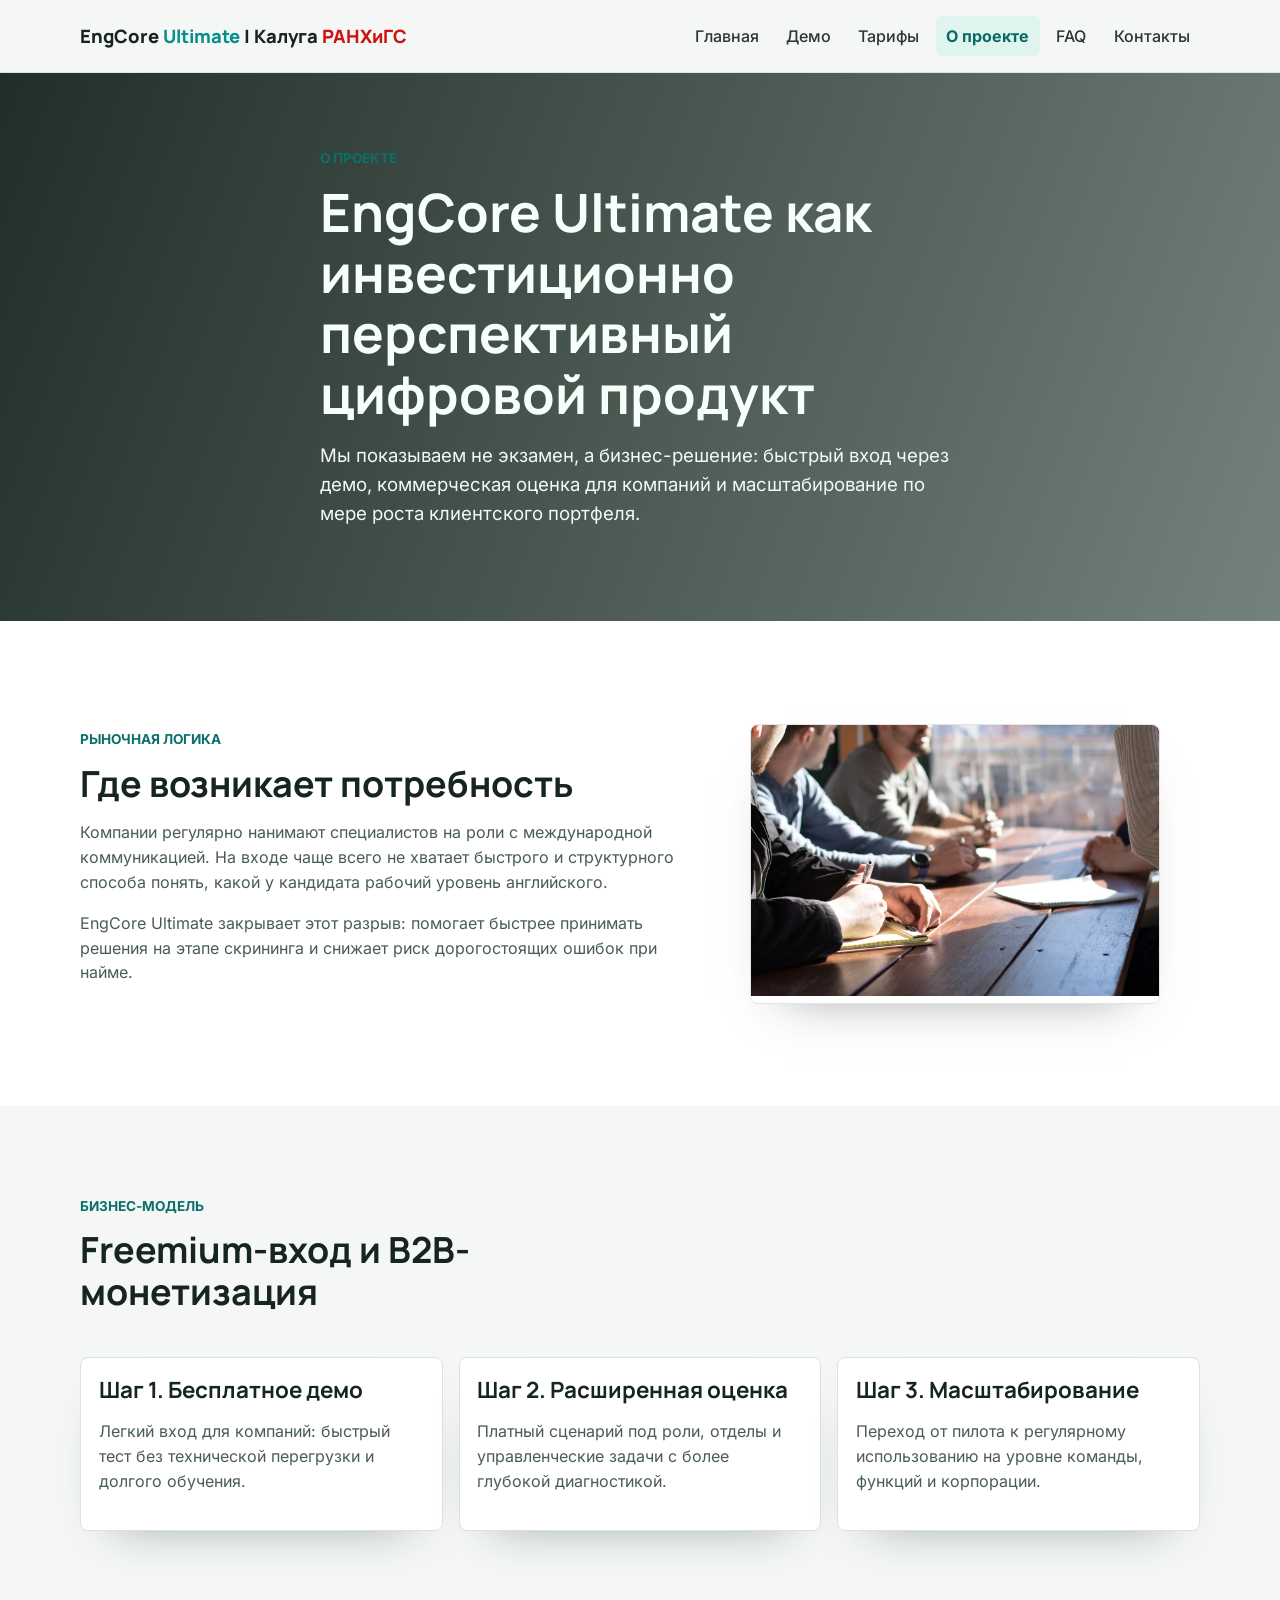
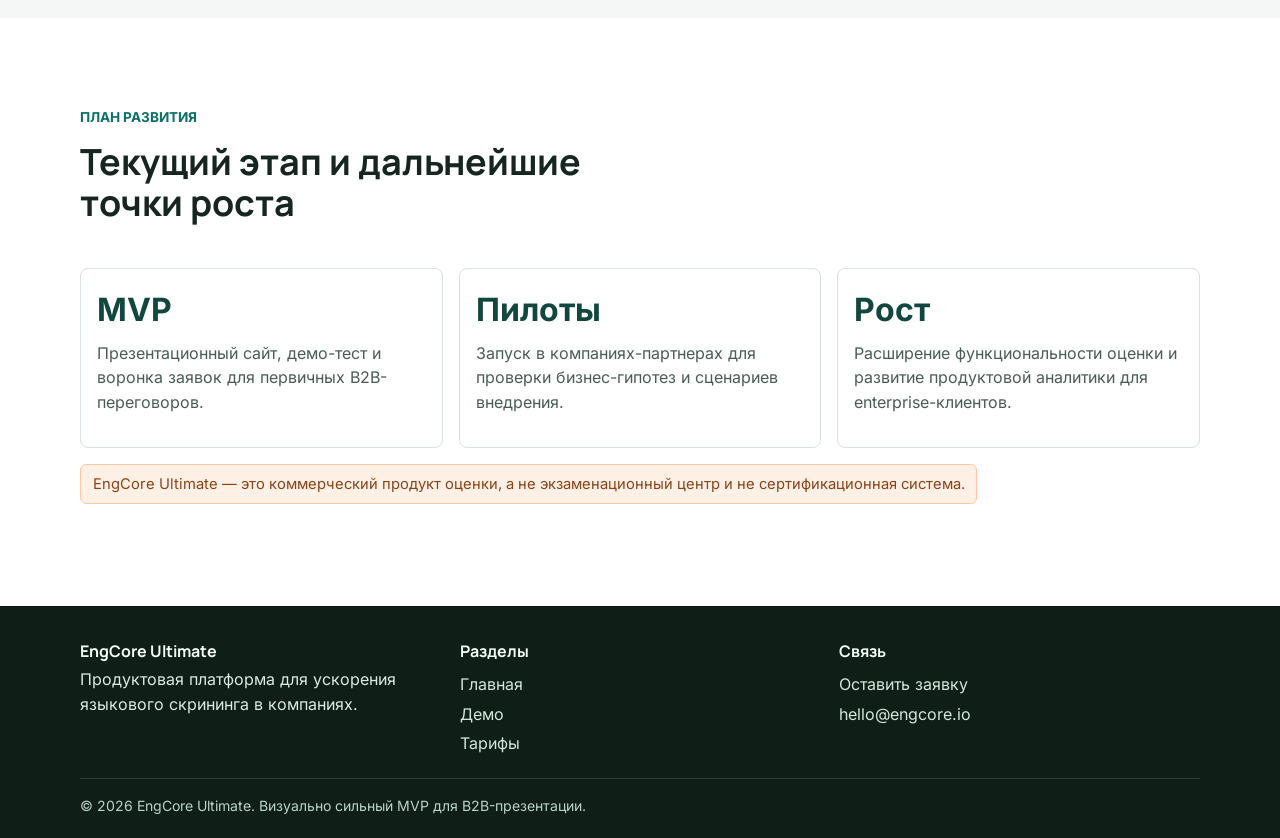
==== commit 619641b8: "213" ====
--- a/about.html
+++ b/about.html
@@ -1,33 +1,33 @@
-﻿<!doctype html>
+<!doctype html>
 <html lang="ru">
   <head>
     <meta charset="utf-8" />
     <meta name="viewport" content="width=device-width, initial-scale=1" />
-    <title>Рћ РїСЂРѕРµРєС‚Рµ вЂ” EngCore Ultimate</title>
+    <title>О проекте — EngCore Ultimate</title>
     <meta
       name="description"
-      content="Рћ РїСЂРѕРµРєС‚Рµ EngCore Ultimate: СЂС‹РЅРѕС‡РЅР°СЏ Р»РѕРіРёРєР°, Р±РёР·РЅРµСЃ-РјРѕРґРµР»СЊ Рё РїРѕС‚РµРЅС†РёР°Р» РјР°СЃС€С‚Р°Р±РёСЂРѕРІР°РЅРёСЏ B2B-СЃРµСЂРІРёСЃР°."
+      content="О проекте EngCore Ultimate: рыночная логика, бизнес-модель и потенциал масштабирования B2B-сервиса."
     />
-    <link rel="stylesheet" href="assets/css/styles.css?v=20260410d" />
+    <link rel="stylesheet" href="assets/css/styles.css?v=20260410e" />
   </head>
   <body data-page="about">
     <header class="site-header">
       <div class="container header-inner">
         <a class="logo" href="index.html">
           <span class="logo-full">
-            EngCore <span class="logo-ultimate">Ultimate</span> | РљР°Р»СѓРіР°
-            <span class="logo-ranhigs">Р РђРќРҐРёР“РЎ</span>
+            EngCore <span class="logo-ultimate">Ultimate</span> | Калуга
+            <span class="logo-ranhigs">РАНХиГС</span>
           </span>
-          <span class="logo-mobile">EngCore | <span class="logo-ranhigs">Р РђРќРҐРёР“РЎ</span></span>
+          <span class="logo-mobile">EngCore | <span class="logo-ranhigs">РАНХиГС</span></span>
         </a>
-        <button class="menu-toggle" type="button" aria-expanded="false" aria-controls="primary-nav">РњРµРЅСЋ</button>
+        <button class="menu-toggle" type="button" aria-expanded="false" aria-controls="primary-nav">Меню</button>
         <nav class="primary-nav" id="primary-nav">
-          <a href="index.html" data-page-link="home">Р“Р»Р°РІРЅР°СЏ</a>
-          <a href="demo.html" data-page-link="demo">Р”РµРјРѕ</a>
-          <a href="pricing.html" data-page-link="pricing">РўР°СЂРёС„С‹</a>
-          <a href="about.html" data-page-link="about">Рћ РїСЂРѕРµРєС‚Рµ</a>
+          <a href="index.html" data-page-link="home">Главная</a>
+          <a href="demo.html" data-page-link="demo">Демо</a>
+          <a href="pricing.html" data-page-link="pricing">Тарифы</a>
+          <a href="about.html" data-page-link="about">О проекте</a>
           <a href="faq.html" data-page-link="faq">FAQ</a>
-          <a href="contacts.html" data-page-link="contacts">РљРѕРЅС‚Р°РєС‚С‹</a>
+          <a href="contacts.html" data-page-link="contacts">Контакты</a>
         </nav>
       </div>
     </header>
@@ -37,14 +37,16 @@
         class="hero hero--short"
         style="
           --hero-image: url('assets/img/hero-about.webp');
+          --hero-position: 50% 30%;
+          --hero-position-mobile: 64% 36%;
         "
       >
         <div class="container hero__content" data-reveal>
-          <span class="eyebrow">Рћ РїСЂРѕРµРєС‚Рµ</span>
-          <h1>EngCore Ultimate РєР°Рє РёРЅРІРµСЃС‚РёС†РёРѕРЅРЅРѕ РїРµСЂСЃРїРµРєС‚РёРІРЅС‹Р№ С†РёС„СЂРѕРІРѕР№ РїСЂРѕРґСѓРєС‚</h1>
+          <span class="eyebrow">О проекте</span>
+          <h1>EngCore Ultimate как инвестиционно перспективный цифровой продукт</h1>
           <p class="lead">
-            РњС‹ РїРѕРєР°Р·С‹РІР°РµРј РЅРµ СЌРєР·Р°РјРµРЅ, Р° Р±РёР·РЅРµСЃ-СЂРµС€РµРЅРёРµ: Р±С‹СЃС‚СЂС‹Р№ РІС…РѕРґ С‡РµСЂРµР· РґРµРјРѕ, РєРѕРјРјРµСЂС‡РµСЃРєР°СЏ РѕС†РµРЅРєР° РґР»СЏ РєРѕРјРїР°РЅРёР№ Рё
-            РјР°СЃС€С‚Р°Р±РёСЂРѕРІР°РЅРёРµ РїРѕ РјРµСЂРµ СЂРѕСЃС‚Р° РєР»РёРµРЅС‚СЃРєРѕРіРѕ РїРѕСЂС‚С„РµР»СЏ.
+            Мы показываем не экзамен, а бизнес-решение: быстрый вход через демо, коммерческая оценка для компаний и
+            масштабирование по мере роста клиентского портфеля.
           </p>
         </div>
       </section>
@@ -52,21 +54,21 @@
       <section class="section section--alt">
         <div class="container split">
           <div data-reveal>
-            <span class="eyebrow">Р С‹РЅРѕС‡РЅР°СЏ Р»РѕРіРёРєР°</span>
-            <h2>Р“РґРµ РІРѕР·РЅРёРєР°РµС‚ РїРѕС‚СЂРµР±РЅРѕСЃС‚СЊ</h2>
+            <span class="eyebrow">Рыночная логика</span>
+            <h2>Где возникает потребность</h2>
             <p class="text-muted">
-              РљРѕРјРїР°РЅРёРё СЂРµРіСѓР»СЏСЂРЅРѕ РЅР°РЅРёРјР°СЋС‚ СЃРїРµС†РёР°Р»РёСЃС‚РѕРІ РЅР° СЂРѕР»Рё СЃ РјРµР¶РґСѓРЅР°СЂРѕРґРЅРѕР№ РєРѕРјРјСѓРЅРёРєР°С†РёРµР№. РќР° РІС…РѕРґРµ С‡Р°С‰Рµ РІСЃРµРіРѕ
-              РЅРµ С…РІР°С‚Р°РµС‚ Р±С‹СЃС‚СЂРѕРіРѕ Рё СЃС‚СЂСѓРєС‚СѓСЂРЅРѕРіРѕ СЃРїРѕСЃРѕР±Р° РїРѕРЅСЏС‚СЊ, РєР°РєРѕР№ Сѓ РєР°РЅРґРёРґР°С‚Р° СЂР°Р±РѕС‡РёР№ СѓСЂРѕРІРµРЅСЊ Р°РЅРіР»РёР№СЃРєРѕРіРѕ.
+              Компании регулярно нанимают специалистов на роли с международной коммуникацией. На входе чаще всего
+              не хватает быстрого и структурного способа понять, какой у кандидата рабочий уровень английского.
             </p>
             <p class="text-muted">
-              EngCore Ultimate Р·Р°РєСЂС‹РІР°РµС‚ СЌС‚РѕС‚ СЂР°Р·СЂС‹РІ: РїРѕРјРѕРіР°РµС‚ Р±С‹СЃС‚СЂРµРµ РїСЂРёРЅРёРјР°С‚СЊ СЂРµС€РµРЅРёСЏ РЅР° СЌС‚Р°РїРµ СЃРєСЂРёРЅРёРЅРіР° Рё СЃРЅРёР¶Р°РµС‚
-              СЂРёСЃРє РґРѕСЂРѕРіРѕСЃС‚РѕСЏС‰РёС… РѕС€РёР±РѕРє РїСЂРё РЅР°Р№РјРµ.
+              EngCore Ultimate закрывает этот разрыв: помогает быстрее принимать решения на этапе скрининга и снижает
+              риск дорогостоящих ошибок при найме.
             </p>
           </div>
-          <figure class="media" data-reveal>
+          <figure class="media" data-reveal style="--media-position: 50% 38%">
             <img
               src="assets/img/about-team.webp"
-              alt="РљРѕРјР°РЅРґР° РѕР±СЃСѓР¶РґР°РµС‚ СЃС‚СЂР°С‚РµРіРёСЋ СЂРѕСЃС‚Р° РїСЂРѕРґСѓРєС‚Р°"
+              alt="Команда обсуждает стратегию роста продукта"
               loading="lazy"
               decoding="async"
             />
@@ -77,21 +79,21 @@
       <section class="section">
         <div class="container">
           <div class="section-head" data-reveal>
-            <span class="eyebrow">Р‘РёР·РЅРµСЃ-РјРѕРґРµР»СЊ</span>
-            <h2 class="section-title">Freemium-РІС…РѕРґ Рё B2B-РјРѕРЅРµС‚РёР·Р°С†РёСЏ</h2>
+            <span class="eyebrow">Бизнес-модель</span>
+            <h2 class="section-title">Freemium-вход и B2B-монетизация</h2>
           </div>
           <div class="grid grid-3">
             <article class="feature" data-reveal>
-              <h3>РЁР°Рі 1. Р‘РµСЃРїР»Р°С‚РЅРѕРµ РґРµРјРѕ</h3>
-              <p class="text-muted">Р›РµРіРєРёР№ РІС…РѕРґ РґР»СЏ РєРѕРјРїР°РЅРёР№: Р±С‹СЃС‚СЂС‹Р№ С‚РµСЃС‚ Р±РµР· С‚РµС…РЅРёС‡РµСЃРєРѕР№ РїРµСЂРµРіСЂСѓР·РєРё Рё РґРѕР»РіРѕРіРѕ РѕР±СѓС‡РµРЅРёСЏ.</p>
+              <h3>Шаг 1. Бесплатное демо</h3>
+              <p class="text-muted">Легкий вход для компаний: быстрый тест без технической перегрузки и долгого обучения.</p>
             </article>
             <article class="feature" data-reveal>
-              <h3>РЁР°Рі 2. Р Р°СЃС€РёСЂРµРЅРЅР°СЏ РѕС†РµРЅРєР°</h3>
-              <p class="text-muted">РџР»Р°С‚РЅС‹Р№ СЃС†РµРЅР°СЂРёР№ РїРѕРґ СЂРѕР»Рё, РѕС‚РґРµР»С‹ Рё СѓРїСЂР°РІР»РµРЅС‡РµСЃРєРёРµ Р·Р°РґР°С‡Рё СЃ Р±РѕР»РµРµ РіР»СѓР±РѕРєРѕР№ РґРёР°РіРЅРѕСЃС‚РёРєРѕР№.</p>
+              <h3>Шаг 2. Расширенная оценка</h3>
+              <p class="text-muted">Платный сценарий под роли, отделы и управленческие задачи с более глубокой диагностикой.</p>
             </article>
             <article class="feature" data-reveal>
-              <h3>РЁР°Рі 3. РњР°СЃС€С‚Р°Р±РёСЂРѕРІР°РЅРёРµ</h3>
-              <p class="text-muted">РџРµСЂРµС…РѕРґ РѕС‚ РїРёР»РѕС‚Р° Рє СЂРµРіСѓР»СЏСЂРЅРѕРјСѓ РёСЃРїРѕР»СЊР·РѕРІР°РЅРёСЋ РЅР° СѓСЂРѕРІРЅРµ РєРѕРјР°РЅРґС‹, С„СѓРЅРєС†РёР№ Рё РєРѕСЂРїРѕСЂР°С†РёРё.</p>
+              <h3>Шаг 3. Масштабирование</h3>
+              <p class="text-muted">Переход от пилота к регулярному использованию на уровне команды, функций и корпорации.</p>
             </article>
           </div>
         </div>
@@ -100,25 +102,25 @@
       <section class="section section--alt">
         <div class="container">
           <div class="section-head" data-reveal>
-            <span class="eyebrow">РџР»Р°РЅ СЂР°Р·РІРёС‚РёСЏ</span>
-            <h2 class="section-title">РўРµРєСѓС‰РёР№ СЌС‚Р°Рї Рё РґР°Р»СЊРЅРµР№С€РёРµ С‚РѕС‡РєРё СЂРѕСЃС‚Р°</h2>
+            <span class="eyebrow">План развития</span>
+            <h2 class="section-title">Текущий этап и дальнейшие точки роста</h2>
           </div>
           <div class="grid grid-3">
             <article class="kpi" data-reveal>
               <strong>MVP</strong>
-              <p class="text-muted">РџСЂРµР·РµРЅС‚Р°С†РёРѕРЅРЅС‹Р№ СЃР°Р№С‚, РґРµРјРѕ-С‚РµСЃС‚ Рё РІРѕСЂРѕРЅРєР° Р·Р°СЏРІРѕРє РґР»СЏ РїРµСЂРІРёС‡РЅС‹С… B2B-РїРµСЂРµРіРѕРІРѕСЂРѕРІ.</p>
+              <p class="text-muted">Презентационный сайт, демо-тест и воронка заявок для первичных B2B-переговоров.</p>
             </article>
             <article class="kpi" data-reveal>
-              <strong>РџРёР»РѕС‚С‹</strong>
-              <p class="text-muted">Р—Р°РїСѓСЃРє РІ РєРѕРјРїР°РЅРёСЏС…-РїР°СЂС‚РЅРµСЂР°С… РґР»СЏ РїСЂРѕРІРµСЂРєРё Р±РёР·РЅРµСЃ-РіРёРїРѕС‚РµР· Рё СЃС†РµРЅР°СЂРёРµРІ РІРЅРµРґСЂРµРЅРёСЏ.</p>
+              <strong>Пилоты</strong>
+              <p class="text-muted">Запуск в компаниях-партнерах для проверки бизнес-гипотез и сценариев внедрения.</p>
             </article>
             <article class="kpi" data-reveal>
-              <strong>Р РѕСЃС‚</strong>
-              <p class="text-muted">Р Р°СЃС€РёСЂРµРЅРёРµ С„СѓРЅРєС†РёРѕРЅР°Р»СЊРЅРѕСЃС‚Рё РѕС†РµРЅРєРё Рё СЂР°Р·РІРёС‚РёРµ РїСЂРѕРґСѓРєС‚РѕРІРѕР№ Р°РЅР°Р»РёС‚РёРєРё РґР»СЏ enterprise-РєР»РёРµРЅС‚РѕРІ.</p>
+              <strong>Рост</strong>
+              <p class="text-muted">Расширение функциональности оценки и развитие продуктовой аналитики для enterprise-клиентов.</p>
             </article>
           </div>
           <p class="badge-disclaimer" style="margin-top: 1rem">
-            EngCore Ultimate вЂ” СЌС‚Рѕ РєРѕРјРјРµСЂС‡РµСЃРєРёР№ РїСЂРѕРґСѓРєС‚ РѕС†РµРЅРєРё, Р° РЅРµ СЌРєР·Р°РјРµРЅР°С†РёРѕРЅРЅС‹Р№ С†РµРЅС‚СЂ Рё РЅРµ СЃРµСЂС‚РёС„РёРєР°С†РёРѕРЅРЅР°СЏ СЃРёСЃС‚РµРјР°.
+            EngCore Ultimate — это коммерческий продукт оценки, а не экзаменационный центр и не сертификационная система.
           </p>
         </div>
       </section>
@@ -128,22 +130,22 @@
       <div class="container footer-grid">
         <div>
           <h4>EngCore Ultimate</h4>
-          <p>РџСЂРѕРґСѓРєС‚РѕРІР°СЏ РїР»Р°С‚С„РѕСЂРјР° РґР»СЏ СѓСЃРєРѕСЂРµРЅРёСЏ СЏР·С‹РєРѕРІРѕРіРѕ СЃРєСЂРёРЅРёРЅРіР° РІ РєРѕРјРїР°РЅРёСЏС….</p>
+          <p>Продуктовая платформа для ускорения языкового скрининга в компаниях.</p>
         </div>
         <div>
-          <h4>Р Р°Р·РґРµР»С‹</h4>
-          <a href="index.html">Р“Р»Р°РІРЅР°СЏ</a><br />
-          <a href="demo.html">Р”РµРјРѕ</a><br />
-          <a href="pricing.html">РўР°СЂРёС„С‹</a>
+          <h4>Разделы</h4>
+          <a href="index.html">Главная</a><br />
+          <a href="demo.html">Демо</a><br />
+          <a href="pricing.html">Тарифы</a>
         </div>
         <div>
-          <h4>РЎРІСЏР·СЊ</h4>
-          <a href="contacts.html#lead">РћСЃС‚Р°РІРёС‚СЊ Р·Р°СЏРІРєСѓ</a><br />
+          <h4>Связь</h4>
+          <a href="contacts.html#lead">Оставить заявку</a><br />
           <a href="mailto:hello@engcore.io">hello@engcore.io</a>
         </div>
       </div>
       <div class="container footer-bottom">
-        В© <span data-current-year></span> EngCore Ultimate. Р’РёР·СѓР°Р»СЊРЅРѕ СЃРёР»СЊРЅС‹Р№ MVP РґР»СЏ B2B-РїСЂРµР·РµРЅС‚Р°С†РёРё.
+        © <span data-current-year></span> EngCore Ultimate. Визуально сильный MVP для B2B-презентации.
       </div>
     </footer>
 
--- a/assets/css/styles.css
+++ b/assets/css/styles.css
@@ -328,7 +328,7 @@
   background-image: linear-gradient(110deg, rgba(10, 25, 18, 0.9), rgba(15, 38, 29, 0.56)),
     var(--hero-image);
   background-size: cover;
-  background-position: center;
+  background-position: var(--hero-position, center);
 }
 
 .hero--short {
@@ -459,6 +459,7 @@
   width: 100%;
   height: 100%;
   object-fit: cover;
+  object-position: var(--media-position, center);
 }
 
 .kpis {
@@ -781,6 +782,7 @@
   width: 100%;
   height: 100%;
   object-fit: cover;
+  object-position: var(--media-position, center);
 }
 
 .site-footer {
@@ -931,6 +933,7 @@
   .hero {
     min-height: 67vh;
     padding: 2.8rem 0;
+    background-position: var(--hero-position-mobile, var(--hero-position, center));
   }
 
   .hero--short {
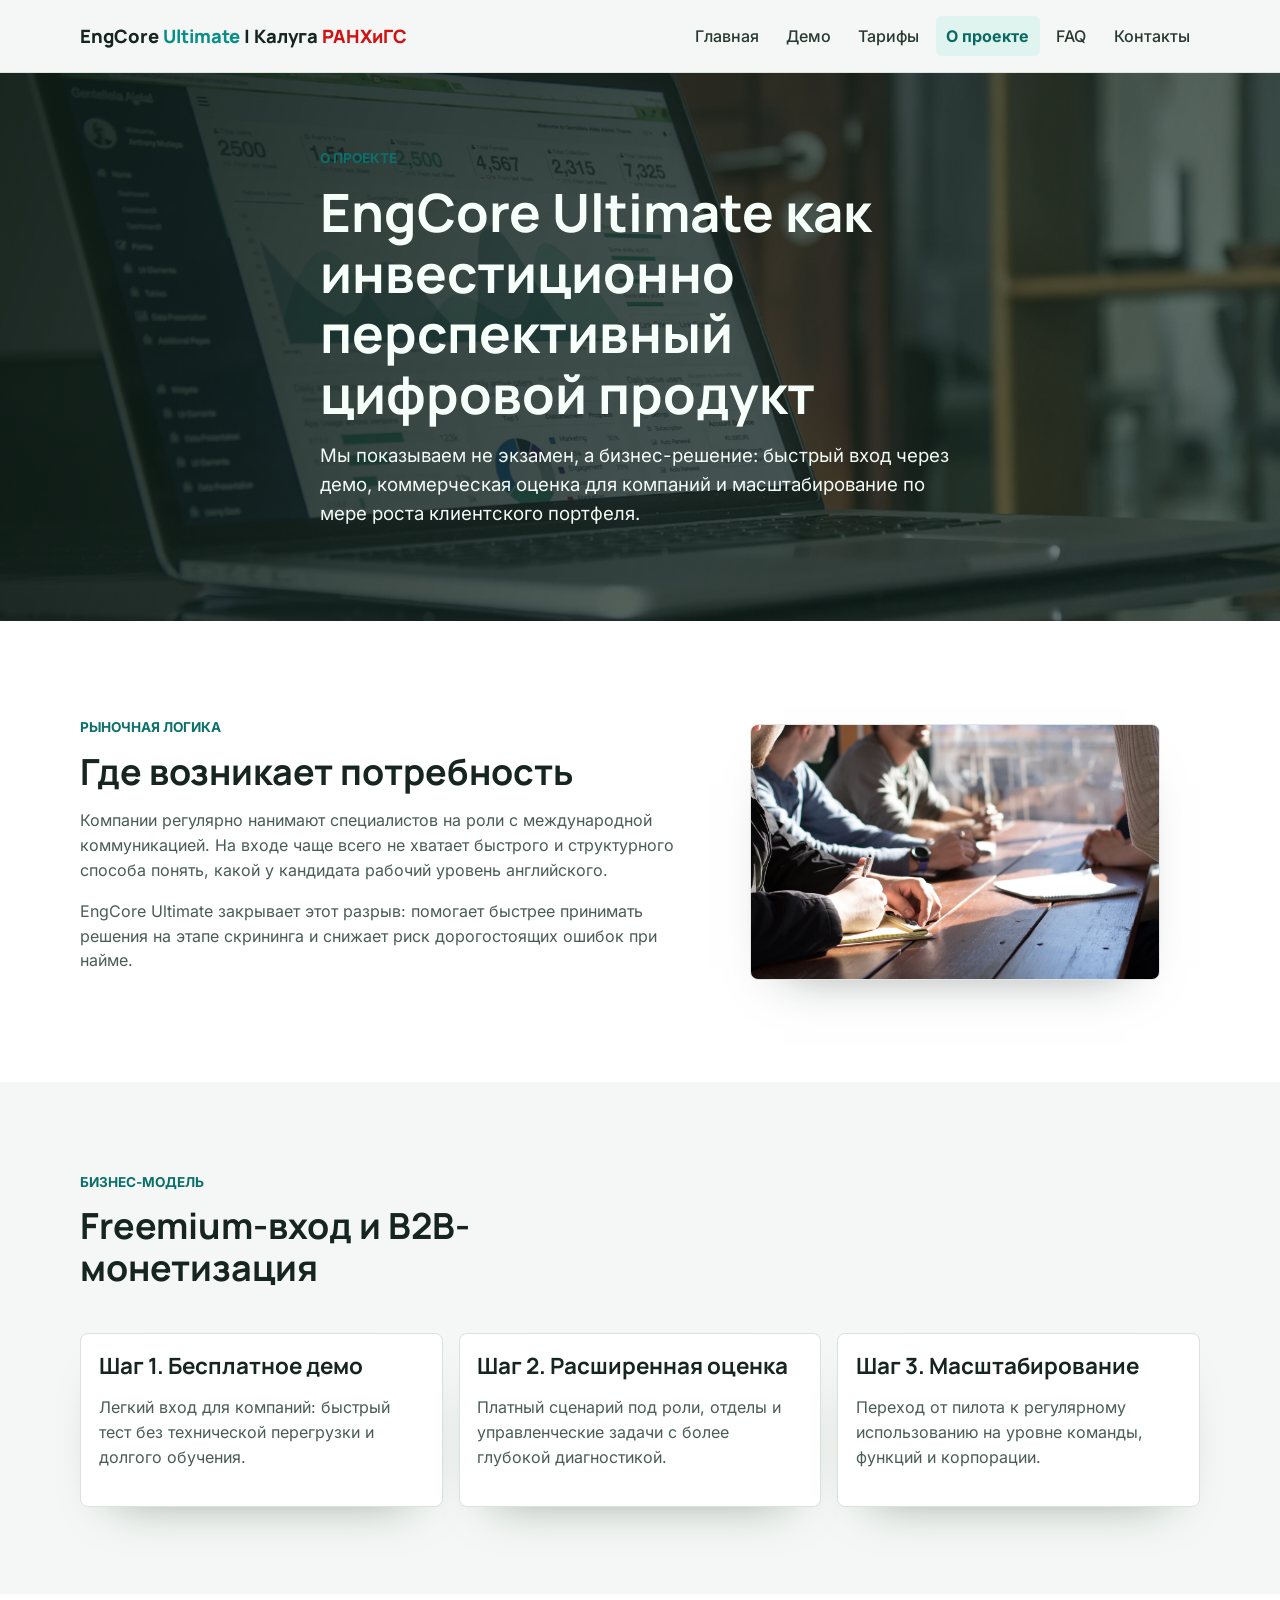
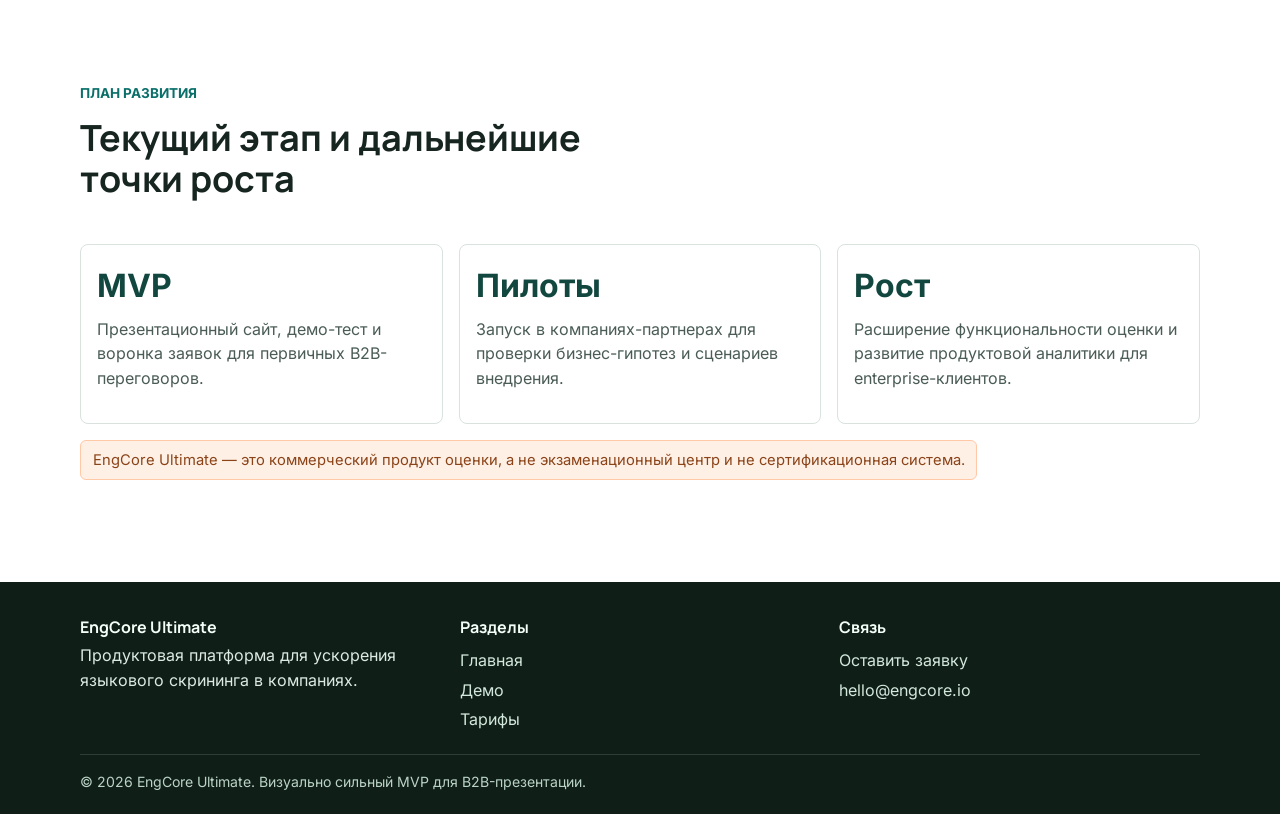
==== commit 5218e64a: "123" ====
--- a/about.html
+++ b/about.html
@@ -8,7 +8,7 @@
       name="description"
       content="О проекте EngCore Ultimate: рыночная логика, бизнес-модель и потенциал масштабирования B2B-сервиса."
     />
-    <link rel="stylesheet" href="assets/css/styles.css?v=20260410e" />
+    <link rel="stylesheet" href="assets/css/styles.css?v=20260410f" />
   </head>
   <body data-page="about">
     <header class="site-header">
@@ -36,7 +36,8 @@
       <section
         class="hero hero--short"
         style="
-          --hero-image: url('assets/img/hero-about.webp');
+          background-image: linear-gradient(110deg, rgba(10, 25, 18, 0.9), rgba(15, 38, 29, 0.56)),
+            url('assets/img/hero-about.webp');
           --hero-position: 50% 30%;
           --hero-position-mobile: 64% 36%;
         "
--- a/assets/css/styles.css
+++ b/assets/css/styles.css
@@ -325,8 +325,7 @@
   display: flex;
   align-items: flex-end;
   padding: clamp(3.5rem, 8vh, 5.5rem) 0;
-  background-image: linear-gradient(110deg, rgba(10, 25, 18, 0.9), rgba(15, 38, 29, 0.56)),
-    var(--hero-image);
+  background-image: linear-gradient(110deg, rgba(10, 25, 18, 0.9), rgba(15, 38, 29, 0.56));
   background-size: cover;
   background-position: var(--hero-position, center);
 }
@@ -450,7 +449,8 @@
 .media {
   border-radius: var(--radius);
   overflow: hidden;
-  min-height: 280px;
+  aspect-ratio: 16 / 10;
+  min-height: 0;
   border: 1px solid rgba(26, 41, 32, 0.12);
   box-shadow: var(--shadow);
 }
@@ -776,6 +776,7 @@
   border-radius: 8px;
   overflow: hidden;
   border: 1px solid rgba(26, 41, 32, 0.12);
+  aspect-ratio: 5 / 4;
 }
 
 .demo-image img {
@@ -821,15 +822,10 @@
   color: #bbd3c7;
 }
 
-[data-reveal] {
-  opacity: 0;
-  transform: translateY(24px);
-  transition: opacity 460ms ease, transform 460ms ease;
-}
-
+[data-reveal],
 [data-reveal].is-visible {
   opacity: 1;
-  transform: translateY(0);
+  transform: none;
 }
 
 @media (max-width: 980px) {
@@ -845,6 +841,14 @@
   .demo-layout,
   .footer-grid {
     grid-template-columns: 1fr;
+  }
+
+  .split--reverse > :first-child {
+    order: 2;
+  }
+
+  .split--reverse > :last-child {
+    order: 1;
   }
 }
 
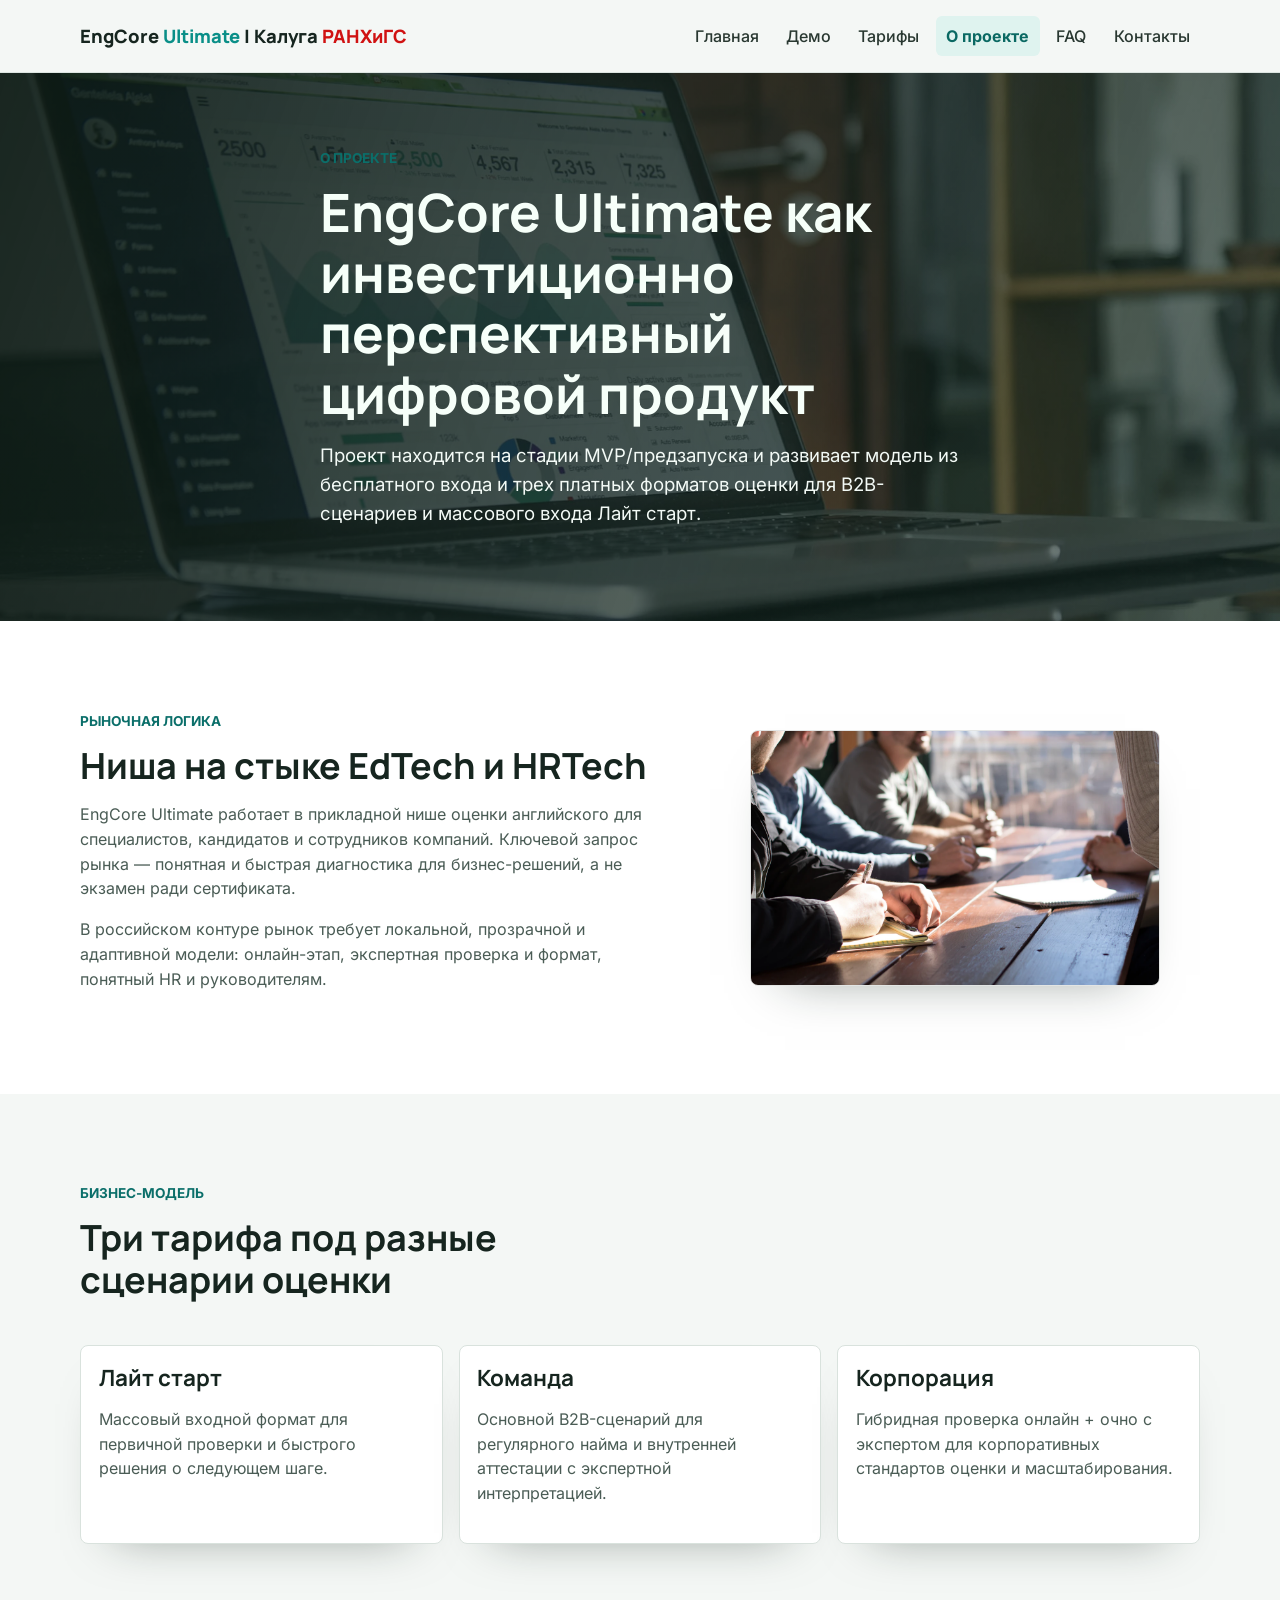
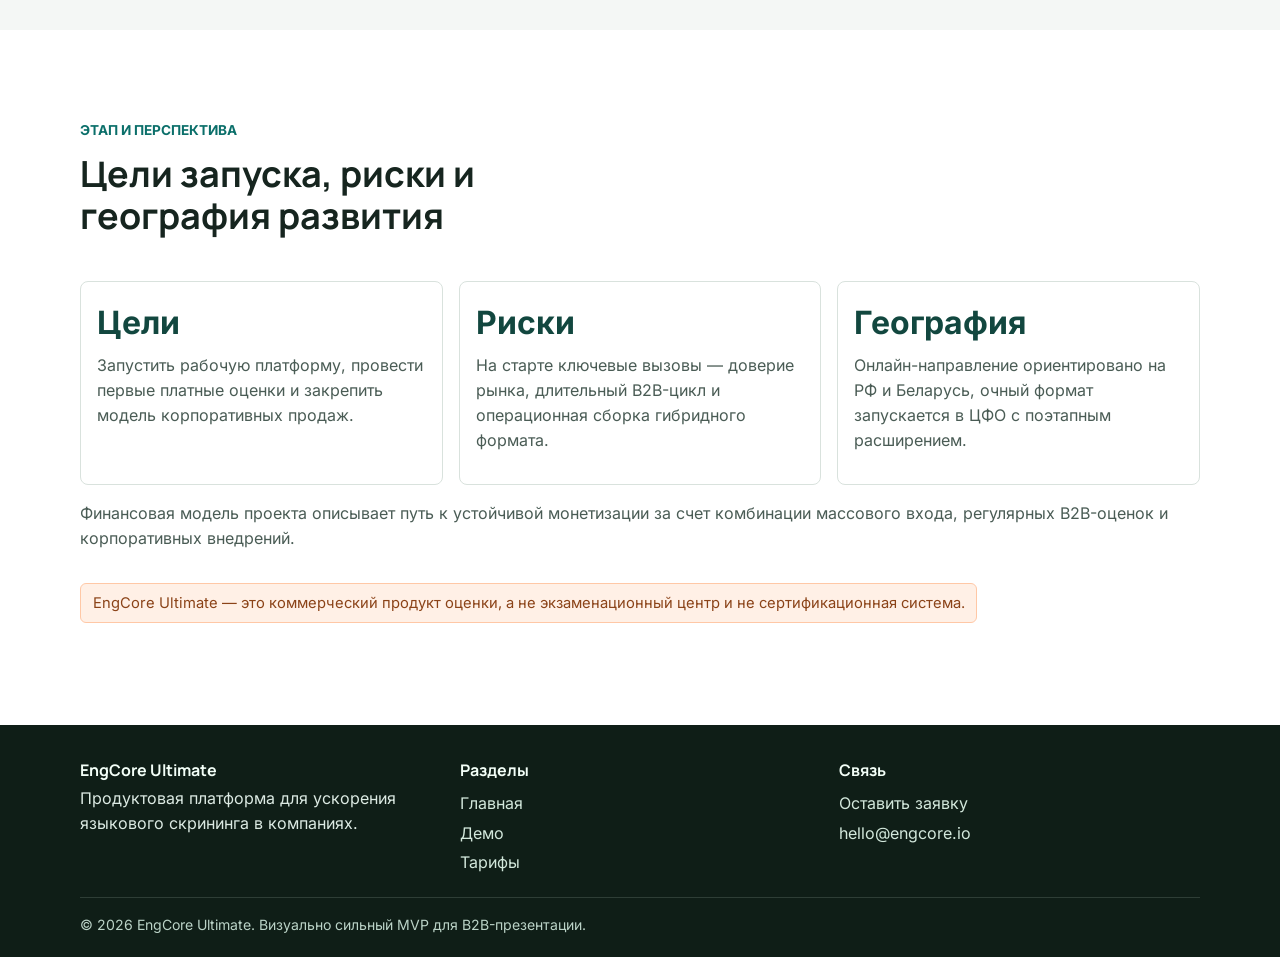
==== commit 5efbfe6b: "123" ====
--- a/about.html
+++ b/about.html
@@ -46,8 +46,8 @@
           <span class="eyebrow">О проекте</span>
           <h1>EngCore Ultimate как инвестиционно перспективный цифровой продукт</h1>
           <p class="lead">
-            Мы показываем не экзамен, а бизнес-решение: быстрый вход через демо, коммерческая оценка для компаний и
-            масштабирование по мере роста клиентского портфеля.
+            Проект находится на стадии MVP/предзапуска и развивает модель из бесплатного входа и трех платных
+            форматов оценки для B2B-сценариев и массового входа Лайт старт.
           </p>
         </div>
       </section>
@@ -56,14 +56,15 @@
         <div class="container split">
           <div data-reveal>
             <span class="eyebrow">Рыночная логика</span>
-            <h2>Где возникает потребность</h2>
+            <h2>Ниша на стыке EdTech и HRTech</h2>
             <p class="text-muted">
-              Компании регулярно нанимают специалистов на роли с международной коммуникацией. На входе чаще всего
-              не хватает быстрого и структурного способа понять, какой у кандидата рабочий уровень английского.
+              EngCore Ultimate работает в прикладной нише оценки английского для специалистов, кандидатов и
+              сотрудников компаний. Ключевой запрос рынка — понятная и быстрая диагностика для бизнес-решений, а не
+              экзамен ради сертификата.
             </p>
             <p class="text-muted">
-              EngCore Ultimate закрывает этот разрыв: помогает быстрее принимать решения на этапе скрининга и снижает
-              риск дорогостоящих ошибок при найме.
+              В российском контуре рынок требует локальной, прозрачной и адаптивной модели: онлайн-этап, экспертная
+              проверка и формат, понятный HR и руководителям.
             </p>
           </div>
           <figure class="media" data-reveal style="--media-position: 50% 38%">
@@ -81,20 +82,26 @@
         <div class="container">
           <div class="section-head" data-reveal>
             <span class="eyebrow">Бизнес-модель</span>
-            <h2 class="section-title">Freemium-вход и B2B-монетизация</h2>
+            <h2 class="section-title">Три тарифа под разные сценарии оценки</h2>
           </div>
           <div class="grid grid-3">
             <article class="feature" data-reveal>
-              <h3>Шаг 1. Бесплатное демо</h3>
-              <p class="text-muted">Легкий вход для компаний: быстрый тест без технической перегрузки и долгого обучения.</p>
+              <h3>Лайт старт</h3>
+              <p class="text-muted">
+                Массовый входной формат для первичной проверки и быстрого решения о следующем шаге.
+              </p>
             </article>
             <article class="feature" data-reveal>
-              <h3>Шаг 2. Расширенная оценка</h3>
-              <p class="text-muted">Платный сценарий под роли, отделы и управленческие задачи с более глубокой диагностикой.</p>
+              <h3>Команда</h3>
+              <p class="text-muted">
+                Основной B2B-сценарий для регулярного найма и внутренней аттестации с экспертной интерпретацией.
+              </p>
             </article>
             <article class="feature" data-reveal>
-              <h3>Шаг 3. Масштабирование</h3>
-              <p class="text-muted">Переход от пилота к регулярному использованию на уровне команды, функций и корпорации.</p>
+              <h3>Корпорация</h3>
+              <p class="text-muted">
+                Гибридная проверка онлайн + очно с экспертом для корпоративных стандартов оценки и масштабирования.
+              </p>
             </article>
           </div>
         </div>
@@ -103,23 +110,33 @@
       <section class="section section--alt">
         <div class="container">
           <div class="section-head" data-reveal>
-            <span class="eyebrow">План развития</span>
-            <h2 class="section-title">Текущий этап и дальнейшие точки роста</h2>
+            <span class="eyebrow">Этап и перспектива</span>
+            <h2 class="section-title">Цели запуска, риски и география развития</h2>
           </div>
           <div class="grid grid-3">
             <article class="kpi" data-reveal>
-              <strong>MVP</strong>
-              <p class="text-muted">Презентационный сайт, демо-тест и воронка заявок для первичных B2B-переговоров.</p>
+              <strong>Цели</strong>
+              <p class="text-muted">
+                Запустить рабочую платформу, провести первые платные оценки и закрепить модель корпоративных продаж.
+              </p>
             </article>
             <article class="kpi" data-reveal>
-              <strong>Пилоты</strong>
-              <p class="text-muted">Запуск в компаниях-партнерах для проверки бизнес-гипотез и сценариев внедрения.</p>
+              <strong>Риски</strong>
+              <p class="text-muted">
+                На старте ключевые вызовы — доверие рынка, длительный B2B-цикл и операционная сборка гибридного формата.
+              </p>
             </article>
             <article class="kpi" data-reveal>
-              <strong>Рост</strong>
-              <p class="text-muted">Расширение функциональности оценки и развитие продуктовой аналитики для enterprise-клиентов.</p>
+              <strong>География</strong>
+              <p class="text-muted">
+                Онлайн-направление ориентировано на РФ и Беларусь, очный формат запускается в ЦФО с поэтапным расширением.
+              </p>
             </article>
           </div>
+          <p class="text-muted" style="margin-top: 1rem">
+            Финансовая модель проекта описывает путь к устойчивой монетизации за счет комбинации массового входа,
+            регулярных B2B-оценок и корпоративных внедрений.
+          </p>
           <p class="badge-disclaimer" style="margin-top: 1rem">
             EngCore Ultimate — это коммерческий продукт оценки, а не экзаменационный центр и не сертификационная система.
           </p>
